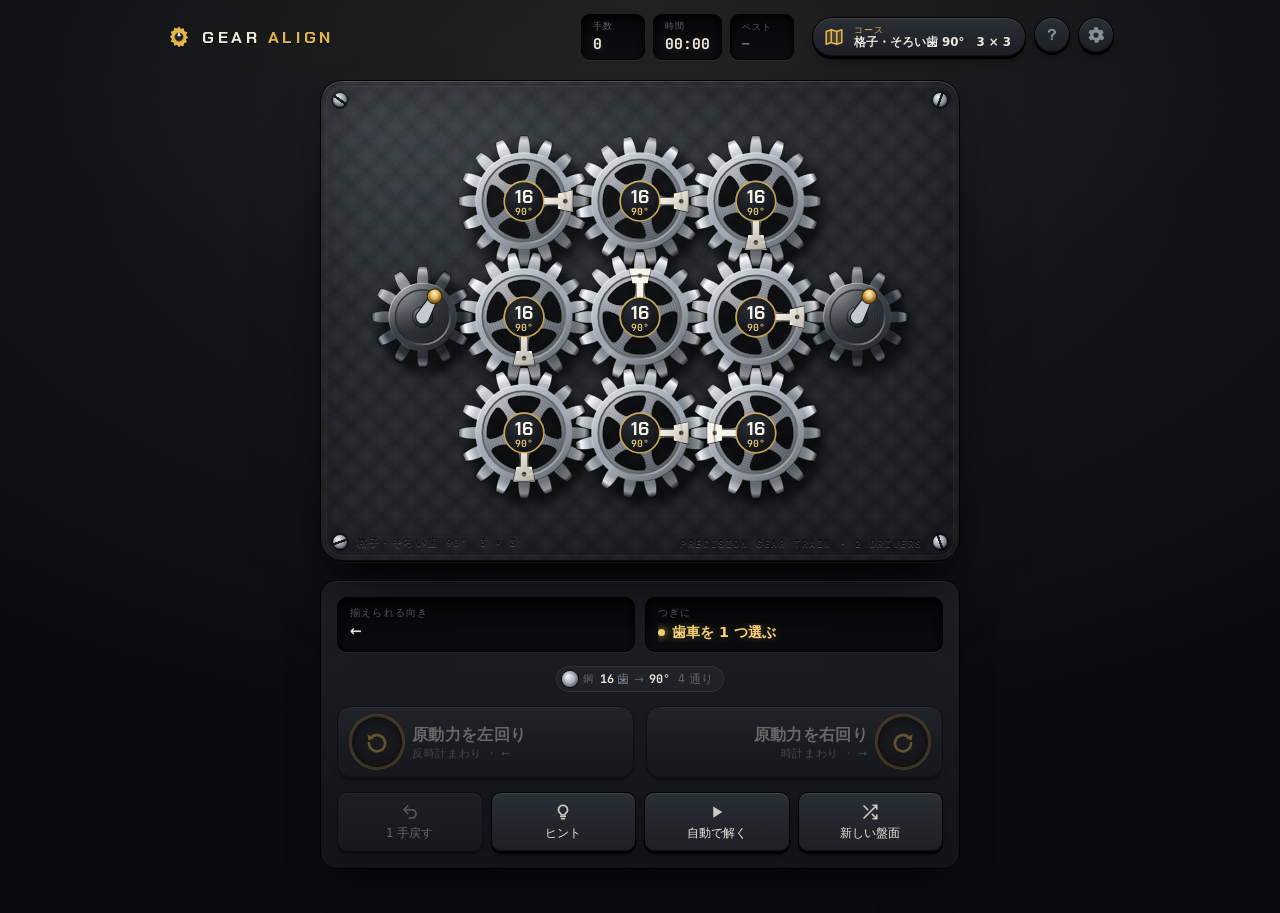
==== index.html @ 43bb298f "GEAR ALIGN — 歯車の向きを揃えるパズル 歯車を持ち上げて原動力を回し、合いマークの向きを全部揃えるパズル。  - 機械式時計のムーブメント風のデザイン（金属の材質・固定光源の陰影・地板の影" ====
<!doctype html>
<html lang="ja">
<head>
<meta charset="utf-8" />
<meta name="viewport" content="width=device-width, initial-scale=1, viewport-fit=cover" />
<meta name="theme-color" content="#0b0d10" />
<meta name="description" content="歯車を持ち上げて回し、合いマークの向きを全部揃えるパズル。" />
<link rel="manifest" href="manifest.json" />
<link rel="icon" href="icons/icon.svg" type="image/svg+xml" />
<link rel="icon" href="icons/favicon-32.png" sizes="32x32" type="image/png" />
<link rel="apple-touch-icon" href="icons/apple-touch-icon.png" />
<!-- iPhone / iPad のホーム画面から開いたとき、ブラウザの枠なしで全画面にする -->
<meta name="apple-mobile-web-app-capable" content="yes" />
<meta name="mobile-web-app-capable" content="yes" />
<meta name="apple-mobile-web-app-title" content="GEAR ALIGN" />
<meta name="apple-mobile-web-app-status-bar-style" content="black-translucent" />
<title>GEAR ALIGN — 歯車の向きを揃える</title>
<link rel="preconnect" href="https://fonts.googleapis.com" />
<link rel="preconnect" href="https://fonts.gstatic.com" crossorigin />
<link rel="stylesheet" crossorigin="anonymous" href="https://fonts.googleapis.com/css2?family=Chakra+Petch:wght@500;600;700&family=JetBrains+Mono:wght@500;700&display=swap" />
<link rel="stylesheet" href="css/style.css" />
</head>
<body>

<header class="topbar">
  <div class="brand">
    <svg class="logo" viewBox="0 0 32 32" aria-hidden="true">
      <path d="M16 3l2.2 3.1 3.7-.9.7 3.7 3.6 1.3-1.4 3.5 2.5 2.9-2.9 2.5 1.4 3.5-3.6 1.3-.7 3.7-3.7-.9L16 29l-2.2-3.1-3.7.9-.7-3.7-3.6-1.3 1.4-3.5L4.7 16l2.5-2.9L5.8 9.6l3.6-1.3.7-3.7 3.7.9Z"/>
      <circle cx="16" cy="16" r="5.2"/>
      <path class="needle" d="M16 8.5l2.2 6.5h-4.4Z"/>
    </svg>
    <h1>GEAR<span>ALIGN</span></h1>
  </div>
  <div class="meters">
    <span class="meter"><i>手数</i><b id="moves">0</b></span>
    <span class="meter"><i>時間</i><b id="clock">00:00</b></span>
    <span class="meter dim"><i>ベスト</i><b id="best">—</b></span>
  </div>
  <div class="topbar-actions">
    <button id="course-open" class="course-btn" title="コース選択（C）" aria-label="コース選択">
      <svg viewBox="0 0 24 24" aria-hidden="true"><path d="M9 4 3.5 6v14L9 18l6 2 5.5-2V4L15 6 9 4Z"/><path d="M9 4v14M15 6v14"/></svg>
      <span class="course-text"><i>コース</i><b id="course-name">—</b></span>
    </button>
    <button id="help-open" class="icon" title="遊び方（?）" aria-label="遊び方">?</button>
    <button id="settings-open" class="icon" title="設定（S）" aria-label="設定">
      <svg viewBox="0 0 24 24" aria-hidden="true"><path d="M12 8.5a3.5 3.5 0 1 0 0 7 3.5 3.5 0 0 0 0-7Zm8.9 3.5c0 .5 0 1-.1 1.4l2 1.6a.5.5 0 0 1 .1.6l-1.9 3.2a.5.5 0 0 1-.6.2l-2.3-1a7.7 7.7 0 0 1-2.4 1.4l-.4 2.5a.5.5 0 0 1-.5.4h-3.8a.5.5 0 0 1-.5-.4l-.4-2.5a7.7 7.7 0 0 1-2.4-1.4l-2.3 1a.5.5 0 0 1-.6-.2L2.1 15.6a.5.5 0 0 1 .1-.6l2-1.6a8.4 8.4 0 0 1 0-2.8l-2-1.6a.5.5 0 0 1-.1-.6l1.9-3.2a.5.5 0 0 1 .6-.2l2.3 1a7.7 7.7 0 0 1 2.4-1.4l.4-2.5a.5.5 0 0 1 .5-.4h3.8a.5.5 0 0 1 .5.4l.4 2.5a7.7 7.7 0 0 1 2.4 1.4l2.3-1a.5.5 0 0 1 .6.2l1.9 3.2a.5.5 0 0 1-.1.6l-2 1.6c.1.4.1.9.1 1.4Z"/></svg>
    </button>
  </div>
</header>

<main>
  <div class="stage" id="stage">
    <!-- 地板：歯車を載せる金属の板。四隅のビスと刻印は飾り -->
    <div class="plate">
      <span class="screw tl" aria-hidden="true"></span>
      <span class="screw tr" aria-hidden="true"></span>
      <span class="screw bl" aria-hidden="true"></span>
      <span class="screw br" aria-hidden="true"></span>
      <div class="board-wrap">
        <svg id="board" viewBox="0 0 440 440" role="application" aria-label="歯車盤面"></svg>
      </div>
      <span class="plate-cal" id="plate-cal" aria-hidden="true"></span>
      <span class="plate-mark" aria-hidden="true">PRECISION GEAR TRAIN · 2 DRIVERS</span>
    </div>
    <p class="toast" id="notice"></p>
    <div class="overlay" id="overlay">
      <div class="card">
        <span class="card-kicker">ALIGNED</span>
        <h2 id="win-title">そろいました</h2>
        <p id="result"></p>
        <p class="rec" id="record"></p>
        <div class="row">
          <button id="again" class="primary">次の盤面</button>
          <button id="retry">同じ盤面をもう一度</button>
        </div>
      </div>
    </div>
  </div>

  <section class="console" id="console" aria-label="操作">
    <p class="context">
      <span class="readout"><i id="target-label">揃えられる向き</i><b id="target">—</b></span>
      <span class="readout"><i id="selected-label">持ち上げ中</i><b id="selected">なし</b></span>
    </p>

    <div class="legend" id="legend"></div>

    <div class="actions">
      <button id="ccw" class="turn">
        <span class="glyph" aria-hidden="true"><svg viewBox="0 0 24 24"><path d="M5.6 9.2A7.5 7.5 0 1 1 4.5 13"/><path class="head" d="M3.2 4.8l.9 5.6 5.4-1.8Z"/></svg></span>
        <span class="lab">原動力を<wbr>左回り<small>反時計まわり ・ ←</small></span>
      </button>
      <button id="cw" class="turn">
        <span class="lab">原動力を<wbr>右回り<small>時計まわり ・ →</small></span>
        <span class="glyph" aria-hidden="true"><svg viewBox="0 0 24 24"><path d="M18.4 9.2A7.5 7.5 0 1 0 19.5 13"/><path class="head" d="M20.8 4.8l-.9 5.6-5.4-1.8Z"/></svg></span>
      </button>
    </div>

    <!-- 解答プレーヤー：自動で解くと、回すボタンの代わりにここが出る -->
    <div class="player" id="player" hidden>
      <div class="player-head">
        <span class="player-tag">解答の再生</span>
        <b id="player-status">0 / 0 手</b>
        <button id="player-close" class="link">閉じて自分で続ける</button>
      </div>
      <input type="range" id="scrub" class="scrub" min="0" max="0" step="1" value="0" aria-label="解答の何手目を見るか" />
      <div class="player-keys">
        <button id="p-first" class="pk-first" title="最初へ（Home）">最初へ</button>
        <button id="p-back" class="pk-back" title="1 手戻る（←）">1 手戻る</button>
        <button id="p-play" class="pk-play" title="再生／停止（Space）">再生</button>
        <button id="p-fwd" class="pk-fwd" title="1 手進む（→）">1 手進む</button>
        <button id="p-last" class="pk-last" title="最後へ（End）">最後へ</button>
      </div>
      <p class="player-note">自動の解答を見た盤面は、自己ベストに残りません</p>
    </div>

    <div class="actions minor">
      <button id="undo" class="k-undo">1 手戻す</button>
      <button id="hint" class="k-hint" aria-pressed="false">ヒント</button>
      <button id="solve" class="k-solve">自動で解く</button>
      <button id="shuffle" class="k-new">新しい盤面</button>
    </div>

    <div class="hintbox" id="hintbox">
      <span>残り目安 <b id="remain">—</b></span>
      <button id="suggest">次の一手</button>
    </div>
  </section>
</main>

<dialog id="confirm" class="sheet narrow">
  <form method="dialog" class="sheet-head">
    <h2>自動で解く</h2>
    <button class="icon" aria-label="閉じる">×</button>
  </form>
  <div class="sheet-body prose">
    <p>
      いまの盤面は <b id="confirm-count">—</b> で揃います。その手順を頭から再生します。
    </p>
    <p><b>再生・停止・1 手戻る／進む</b>とシークで、手順を好きなところから見直せます。
      揃っても完了画面は出さず、揃った盤面をそのまま見せます。</p>
    <p>解答を見た盤面は、あとで自分で揃えても<b>自己ベストには残りません</b>。</p>
    <div class="row end">
      <form method="dialog"><button>やめる</button></form>
      <button id="confirm-go" class="primary">自動で解く</button>
    </div>
  </div>
</dialog>

<dialog id="course" class="sheet course">
  <form method="dialog" class="sheet-head">
    <h2>コース選択</h2>
    <button class="icon" aria-label="閉じる">×</button>
  </form>
  <div class="sheet-body">
    <div class="picker" id="mesh" role="radiogroup" aria-label="遊ぶコース"></div>
  </div>
  <!-- ルールは一覧をどこまでスクロールしても下に出したまま -->
  <div class="sheet-foot">
    <p class="note" id="mode-note"></p>
    <div class="rules">
      <label class="rule">
        <span>持ち上げる数</span>
        <select id="lifts" aria-label="1 手で持ち上げる歯車の数"></select>
      </label>
      <label class="rule">
        <span>揃える向き</span>
        <select id="goal" aria-label="揃える向きの指定"></select>
      </label>
      <form method="dialog" class="rule go">
        <button id="course-done" class="primary">このコースで遊ぶ</button>
      </form>
    </div>
  </div>
</dialog>

<dialog id="settings" class="sheet narrow">
  <form method="dialog" class="sheet-head">
    <h2>設定</h2>
    <button class="icon" aria-label="閉じる">×</button>
  </form>
  <div class="sheet-body">
    <div class="field toggles">
      <span>表示と音</span>
      <div class="row">
        <button id="labels" class="on" aria-pressed="true">歯数を表示</button>
        <button id="sound" class="on">音 ON</button>
      </div>
    </div>

    <div class="field install">
      <span>アプリ</span>
      <div class="install-box">
        <button id="install" class="primary install-btn">アプリとしてインストール</button>
        <p class="install-note" id="install-note"></p>
        <ol class="install-steps" id="install-steps" hidden></ol>
      </div>
    </div>

    <div class="field">
      <span>シード</span>
      <div class="row">
        <code id="seed">—</code>
        <button id="share" class="link">リンクをコピー</button>
      </div>
    </div>
  </div>
</dialog>

<dialog id="help" class="sheet">
  <form method="dialog" class="sheet-head">
    <h2>遊び方</h2>
    <button class="icon" aria-label="閉じる">×</button>
  </form>
  <div class="sheet-body prose">
    <p>
      灰色の<b>原動力</b>（ハンドルの付いた無地の歯車）が回すと、噛み合った歯車が隣どうし
      逆向きに回ります。歯車を選ぶとそれだけ<b>奥に下がって</b>噛み合いから外れます
      （小さくなって隣との間に隙間ができるので、外れたことが形で分かります）。
      <b>「持ち上げて回す」を繰り返して、合いマーク（白い印）を全部同じ向きに</b>。
    </p>
    <ol>
      <li>歯車をクリックして、決まった数だけ持ち上げる（もう一度押すと下ろす）。</li>
      <li><b>原動力</b>（金色の取っ手が付いた黒い歯車）を左右どちらかに回すと、
        持ち上げたものを<b>除く</b>全部が連動して回る。ボタンに触れると、
        2 つの原動力の周りに回る向きの矢印が出る。
        <b>歯車を指やマウスで円を描くようになぞっても回せる</b>（原動力のクランクでも、盤面の歯車でもよい）。
        その歯車の 1 手ぶん回すごとに 1 手。離したとき半分以上回っていればその手まで進み、足りなければ戻る。</li>
      <li>合いマークが全部同じ向きになればクリア。合いマークはボスからリムへ引いた白い線と、リムの白い塗り（向きはこの塗りで読む）。原動力には合いマークが無いので揃える対象ではない。</li>
    </ol>

    <h3>歯数を見れば、回る角度が分かる</h3>
    <p>
      噛み合う歯車は「送られる歯数」が同じなので、1 手 <i>s</i> 歯送りなら歯数 <i>T</i> の歯車は
      <b><i>s</i>×360/<i>T</i> 度</b>回ります。歯が少ないほど大きく回る。
      歯は 1 枚おきに濃く、色も歯数ごとに変えてあるので数えやすくしてあります。
    </p>

    <h3>原動力は 2 つ</h3>
    <p>
      <b>回す向きは原動力が基準</b>です。噛み合う歯車は隣どうし逆に回るので、
      どれを基準にするかを決めないと「右回り」が決まりません。盤面の
      <b>2 つの原動力は必ず同じ向きに回る</b>ように置いてあり、ボタンはその向きを指しています
      （そのために、原動力を付ける相手の市松を揃えてあります）。
    </p>
    <p>
      回して動くのは<b>原動力とつながっている歯車だけ</b>。持ち上げ方によっては伝達が切れて
      その先が止まります（<b>薄く点線</b>で表示）。原動力が 1 つだとその相手を持ち上げた瞬間に
      盤面が全部止まってしまうので、必ず 2 つ置いてあります。原動力自体は持ち上げられません。
    </p>

    <h3>揃える向きの指定</h3>
    <p>
      コース選択の下にある「揃える向き」で <b>↑ ↗ → ↘ ↓ ↙ ← ↖</b> を選ぶと、その向きでないとクリアになりません。
      盤面はその向きから配り直すので、指定した向きには必ず揃えられます。
      斜めは「45° がその盤面で作れる角度」になっているコースにだけ出ます
      （歯数の最大公約数が 8 の倍数のとき）。
    </p>
    <p>
      <b>「全部ちがう向き」</b>を選ぶと、逆にすべての歯車をばらばらの向きにするのが目標になります。
      歯車 k が向けられるのは限られた向きだけなので、歯車と向きの組み合わせが取れるコース
      （歯車の数 ≤ 向けられる向きの数）にだけ出ます。
    </p>

    <h3>並べ方</h3>
    <p>
      正方格子は 4 つの歯車が輪になるため、<b>歯数を 2 種類までしか置けません</b>。
      3 種類以上を混ぜたいときは一列・輪・星を選んでください。
    </p>

    <h3>キー操作</h3>
    <p class="keys">
      <kbd>←</kbd><kbd>→</kbd> 回す ／ <kbd>1</kbd>–<kbd>9</kbd> 選ぶ ／ <kbd>Esc</kbd> 下ろす ／
      <kbd>Z</kbd> 戻す ／ <kbd>H</kbd> ヒント ／ <kbd>L</kbd> 歯数表示 ／
      <kbd>N</kbd> 新しい盤面 ／ <kbd>C</kbd> コース選択 ／ <kbd>S</kbd> 設定 ／ <kbd>?</kbd> 遊び方
    </p>
    <p class="keys">
      解答の再生中：<kbd>Space</kbd> 再生／停止 ／ <kbd>←</kbd><kbd>→</kbd> 1 手戻る／進む ／
      <kbd>Home</kbd><kbd>End</kbd> 最初／最後 ／ <kbd>Esc</kbd> 閉じる
    </p>
  </div>
</dialog>

<script type="module" src="src/main.js"></script>
</body>
</html>
---- css/style.css ----
/* GEAR ALIGN — 機械式時計のムーブメントを思わせる、金属の質感で組んだ画面。
   地板（ペルラージュ仕上げ）の上に金属の歯車を載せ、操作部は黒染めの操作盤にまとめる。
   光は左上から。歯車の陰影・地板の影・ボタンの面取りはすべてこの向きで揃えてある。 */

:root {
  --bg: #0a0b0d;
  --bg2: #15181c;
  --ink: #050607;
  --panel: #16191d;
  --panel-hi: #22262c;
  --line: rgba(255, 255, 255, 0.07);
  --line-strong: rgba(255, 255, 255, 0.13);
  --fg: #ece8df;
  --dim: #8a9099;
  --faint: #5b616a;
  --accent: #e2b54c;          /* 真鍮 */
  --accent-hi: #ffd97a;
  --accent-lo: #7a5a16;
  --accent-glow: rgba(226, 181, 76, 0.35);
  --shadow: rgba(0, 0, 0, 0.7);
  --radius: 16px;
  --anim: 400ms;
  --ease-gear: cubic-bezier(0.32, 0.9, 0.3, 1.04);
  --f-display: "Chakra Petch", "Hiragino Sans", "Hiragino Kaku Gothic ProN", "Noto Sans JP", system-ui, sans-serif;
  --f-mono: "JetBrains Mono", ui-monospace, "SF Mono", Menlo, monospace;
  --f-body: "Hiragino Sans", "Hiragino Kaku Gothic ProN", "Noto Sans JP", system-ui, sans-serif;
  color-scheme: dark;
}

* { box-sizing: border-box; }
html, body { margin: 0; min-height: 100%; }

body {
  background-color: var(--bg);
  background-image:
    radial-gradient(90% 60% at 50% 0%, rgba(226, 181, 76, 0.06), transparent 60%),
    radial-gradient(120% 90% at 50% 20%, #1a1d22 0%, var(--bg) 70%),
    url("data:image/svg+xml,%3Csvg xmlns='http://www.w3.org/2000/svg' width='160' height='160'%3E%3Cfilter id='n'%3E%3CfeTurbulence type='fractalNoise' baseFrequency='.9' numOctaves='2' stitchTiles='stitch'/%3E%3CfeColorMatrix values='0 0 0 0 1 0 0 0 0 1 0 0 0 0 1 0 0 0 .05 0'/%3E%3C/filter%3E%3Crect width='100%25' height='100%25' filter='url(%23n)'/%3E%3C/svg%3E");
  background-attachment: fixed;
  color: var(--fg);
  font-family: var(--f-body);
  -webkit-font-smoothing: antialiased;
  display: flex;
  flex-direction: column;
  align-items: center;
}

/* ---- 上のバー ---- */

.topbar {
  width: 100%;
  max-width: 980px;
  display: flex;
  align-items: center;
  gap: 18px;
  padding: calc(14px + env(safe-area-inset-top)) max(16px, env(safe-area-inset-right)) 14px max(16px, env(safe-area-inset-left));
}

.brand { display: flex; align-items: center; gap: 10px; }
.logo { width: 26px; height: 26px; flex: none; filter: drop-shadow(0 1px 0 #000); }
.logo path:first-child { fill: var(--accent); }
.logo circle { fill: #1b1e22; stroke: var(--accent-lo); stroke-width: 1; }
.logo .needle { fill: var(--fg); }

h1 {
  margin: 0;
  font-family: var(--f-display);
  font-size: 1.05rem;
  font-weight: 700;
  letter-spacing: 0.22em;
  white-space: nowrap;
  color: var(--fg);
  text-shadow: 0 1px 0 #000;
}
h1 span { color: var(--accent); margin-left: 0.4em; }

/* 手数・時間・ベストは、黒い小窓に数字が出る計器のように */
.meters {
  display: flex;
  gap: 8px;
  margin-left: auto;
  align-items: stretch;
}
.meter {
  display: inline-flex;
  flex-direction: column;
  justify-content: center;
  gap: 1px;
  min-width: 64px;
  padding: 5px 11px 6px;
  border-radius: 9px;
  background: linear-gradient(180deg, #050607, #0c0e11);
  border: 1px solid rgba(0, 0, 0, 0.9);
  box-shadow: inset 0 2px 6px rgba(0, 0, 0, 0.9), 0 1px 0 rgba(255, 255, 255, 0.06);
  white-space: nowrap;
}
.meter i {
  font-style: normal;
  font-size: 0.58rem;
  letter-spacing: 0.14em;
  color: var(--faint);
}
.meter b {
  font-family: var(--f-mono);
  font-size: 0.92rem;
  font-weight: 700;
  color: #f3eee2;
  font-variant-numeric: tabular-nums;
  text-shadow: 0 0 10px rgba(255, 240, 210, 0.18);
}
.meter.dim b { color: var(--dim); font-size: 0.78rem; font-weight: 500; text-shadow: none; }

.topbar-actions { display: flex; gap: 8px; }

/* コース選択のボタン：地図のアイコンと、いま遊んでいるコース名 */
button.course-btn {
  display: flex;
  align-items: center;
  gap: 9px;
  height: 40px;
  max-width: 240px;
  padding: 0 14px 0 10px;
  border-radius: 999px;
  text-align: left;
}
.course-btn svg {
  flex: none;
  width: 22px; height: 22px;
  fill: rgba(226, 181, 76, 0.18);
  stroke: var(--accent);
  stroke-width: 1.7;
  stroke-linejoin: round;
}
.course-text { display: flex; flex-direction: column; min-width: 0; line-height: 1.2; }
.course-text i { font-style: normal; font-size: 0.58rem; letter-spacing: 0.14em; color: var(--accent); }
.course-text b {
  font-size: 0.74rem; font-weight: 600; color: var(--fg);
  overflow: hidden; text-overflow: ellipsis; white-space: nowrap;
}
button.course-btn:hover:not(:disabled) .course-text b { color: var(--accent-hi); }

/* ---- 本体 ---- */

main {
  width: 100%;
  max-width: 980px;
  display: flex;
  flex-direction: column;
  align-items: center;
  gap: 18px;
  padding: 6px max(16px, env(safe-area-inset-left)) 44px max(16px, env(safe-area-inset-right));
}

.stage { position: relative; width: 100%; max-width: 640px; }
.stage.wide { max-width: 100%; }

/* ---- 地板 ----
   ロジウムめっきの真鍮にペルラージュ（円を少しずつ重ねた仕上げ）を施した板。
   円の重なりは 2 枚の放射グラデーションを半コマずらして作る。 */

.plate {
  position: relative;
  padding: 26px 22px 34px;
  border-radius: 22px;
  background-color: #272b31;
  background-image:
    radial-gradient(120% 90% at 20% 0%, rgba(255, 255, 255, 0.07), rgba(255, 255, 255, 0) 55%),
    radial-gradient(circle at 50% 50%, rgba(255, 255, 255, 0.035) 0, rgba(255, 255, 255, 0.012) 36%, rgba(0, 0, 0, 0) 52%, rgba(0, 0, 0, 0.09) 68%, rgba(0, 0, 0, 0) 70.5%),
    radial-gradient(circle at 50% 50%, rgba(255, 255, 255, 0.03) 0, rgba(255, 255, 255, 0.01) 36%, rgba(0, 0, 0, 0) 52%, rgba(0, 0, 0, 0.09) 68%, rgba(0, 0, 0, 0) 70.5%),
    linear-gradient(155deg, #353a41 0%, #25292e 45%, #1a1d21 100%);
  background-size: auto, 30px 30px, 30px 30px, auto;
  background-position: 0 0, 0 0, 15px 15px, 0 0;
  border: 1px solid #000;
  box-shadow:
    inset 0 1px 0 rgba(255, 255, 255, 0.16),
    inset 0 -1px 0 rgba(0, 0, 0, 0.7),
    inset 0 0 0 5px rgba(0, 0, 0, 0.18),
    inset 0 0 0 6px rgba(255, 255, 255, 0.05),
    inset 0 0 60px rgba(0, 0, 0, 0.45),
    0 1px 0 rgba(255, 255, 255, 0.05),
    0 40px 70px -30px rgba(0, 0, 0, 0.9),
    0 18px 30px -18px rgba(0, 0, 0, 0.8);
}

/* 四隅のビス。溝の向きはわざと不揃いに */
.screw {
  position: absolute;
  width: 14px; height: 14px;
  border-radius: 50%;
  background:
    linear-gradient(var(--rot, 35deg), transparent 43%, rgba(0, 0, 0, 0.85) 44%, rgba(0, 0, 0, 0.85) 56%, transparent 57%),
    radial-gradient(circle at 35% 30%, #f0f2f5, #9aa1ab 45%, #3c4148 100%);
  box-shadow: 0 1px 1px rgba(0, 0, 0, 0.8), 0 0 0 2px rgba(0, 0, 0, 0.35), inset 0 -1px 1px rgba(0, 0, 0, 0.5);
  pointer-events: none;
  z-index: 1;
}
.screw.tl { top: 12px; left: 12px; --rot: 35deg; }
.screw.tr { top: 12px; right: 12px; --rot: 110deg; }
.screw.bl { bottom: 12px; left: 12px; --rot: 160deg; }
.screw.br { bottom: 12px; right: 12px; --rot: 70deg; }

/* 刻印（彫り込んだ文字は、下側に光が当たって見える） */
.plate-cal, .plate-mark {
  position: absolute;
  bottom: 11px;
  font-family: var(--f-mono);
  font-size: 0.62rem;
  font-weight: 700;
  letter-spacing: 0.16em;
  color: rgba(0, 0, 0, 0.7);
  text-shadow: 0 1px 0 rgba(255, 255, 255, 0.2);
  white-space: nowrap;
  pointer-events: none;
}
.plate-cal { left: 36px; }
.plate-mark { right: 36px; }

/* 一列など横長の盤面は、狭い画面では横スクロールさせて歯車の大きさを保つ。
   続きがある側の端を暗くぼかして、横に送れることを見せる（main.js が can-left / can-right を付ける） */
.plate::before, .plate::after {
  content: "";
  position: absolute;
  top: 8px; bottom: 8px;
  width: 34px;
  z-index: 1;
  pointer-events: none;
  opacity: 0;
  transition: opacity 160ms;
}
.plate::before { left: 1px; border-radius: 20px 0 0 20px; background: linear-gradient(90deg, rgba(8, 9, 11, 0.85), transparent); }
.plate::after { right: 1px; border-radius: 0 20px 20px 0; background: linear-gradient(270deg, rgba(8, 9, 11, 0.85), transparent); }
.plate.can-left::before, .plate.can-right::after { opacity: 1; }
.board-wrap { overflow-x: auto; overflow-y: hidden; scrollbar-width: thin; }
.stage.wide .board-wrap { padding-bottom: 2px; }
.stage.wide svg#board { min-width: 460px; }

svg#board {
  display: block;
  width: 100%;
  height: auto;
  max-height: min(62vh, 640px);
  overflow: visible;
  -webkit-tap-highlight-color: transparent;
}

/* ---- 操作盤 ---- */

.console {
  width: 100%;
  max-width: 640px;
  display: flex;
  flex-direction: column;
  align-items: stretch;
  gap: 14px;
  padding: 16px;
  border-radius: var(--radius);
  background: linear-gradient(180deg, #1b1e23, #121417);
  border: 1px solid #000;
  box-shadow:
    inset 0 1px 0 rgba(255, 255, 255, 0.07),
    0 24px 40px -24px rgba(0, 0, 0, 0.9);
}

.context {
  margin: 0;
  display: grid;
  grid-template-columns: minmax(0, 1fr) minmax(0, 1fr);
  gap: 10px;
}
.readout {
  display: flex;
  flex-direction: column;
  gap: 3px;
  min-width: 0;
  padding: 8px 12px 9px;
  border-radius: 10px;
  background: linear-gradient(180deg, #050607, #0b0d10);
  border: 1px solid rgba(0, 0, 0, 0.9);
  box-shadow: inset 0 2px 8px rgba(0, 0, 0, 0.9), 0 1px 0 rgba(255, 255, 255, 0.05);
}
.readout i {
  font-style: normal;
  font-size: 0.62rem;
  letter-spacing: 0.12em;
  color: var(--faint);
}
.readout b {
  font-size: 0.9rem;
  font-weight: 600;
  color: var(--fg);
  overflow: hidden;
  text-overflow: ellipsis;
  white-space: nowrap;
}
.readout b.goal { color: var(--accent-hi); font-size: 1.05rem; text-shadow: 0 0 12px var(--accent-glow); }
/* 次にやることは、点灯したランプ付きで出す */
.readout b.prompt { color: var(--accent-hi); text-shadow: 0 0 12px var(--accent-glow); }
.readout b.prompt::before {
  content: "";
  display: inline-block;
  width: 7px; height: 7px;
  margin-right: 7px;
  vertical-align: 0.1em;
  border-radius: 50%;
  background: var(--accent-hi);
  box-shadow: 0 0 8px var(--accent-hi);
  animation: lamp 1.6s ease-in-out infinite;
}
@keyframes lamp { 50% { opacity: 0.35; } }

/* 凡例：材質のサンプル → 歯数 → 1 手の回転角 → 向きの数 */
.legend {
  display: flex;
  gap: 6px;
  flex-wrap: wrap;
  justify-content: center;
  font-size: 0.72rem;
  color: var(--dim);
}
.legend-item {
  display: inline-flex;
  align-items: center;
  gap: 5px;
  padding: 4px 10px 4px 5px;
  border-radius: 999px;
  background: rgba(255, 255, 255, 0.03);
  border: 1px solid var(--line);
  white-space: nowrap;
}
.legend-item .swatch {
  width: 16px; height: 16px;
  border-radius: 50%;
  background: radial-gradient(circle at 35% 30%, var(--m-light), var(--m-mid) 55%, var(--m-dark));
  box-shadow: 0 0 0 1px rgba(0, 0, 0, 0.8), inset 0 0 0 3px rgba(0, 0, 0, 0.12);
}
.legend-item .metal { color: var(--faint); font-size: 0.64rem; margin-right: 2px; }
.legend-item b { color: var(--fg); font-family: var(--f-mono); font-weight: 700; font-size: 0.74rem; }
.legend-item .u { margin-left: -2px; }
.legend-item .to { color: var(--faint); }
.legend-item em { font-style: normal; color: var(--faint); margin-left: 3px; }

.actions { display: flex; gap: 10px; flex-wrap: wrap; justify-content: center; width: 100%; }

/* ---- ボタン（面取りした金属のキー） ---- */

button, select {
  font: inherit;
  font-size: 0.84rem;
  color: var(--fg);
  background: linear-gradient(180deg, #2a2e35, #1c1f24);
  border: 1px solid #000;
  border-radius: 10px;
  padding: 9px 14px;
  cursor: pointer;
  box-shadow:
    inset 0 1px 0 rgba(255, 255, 255, 0.11),
    inset 0 -1px 0 rgba(0, 0, 0, 0.4),
    0 2px 0 #000,
    0 6px 12px -6px rgba(0, 0, 0, 0.8);
  transition: background 140ms, color 140ms, box-shadow 140ms, transform 70ms, opacity 140ms;
}
button:hover:not(:disabled), select:hover { background: linear-gradient(180deg, #32373f, #22262b); }
button:active:not(:disabled) {
  transform: translateY(2px);
  box-shadow: inset 0 1px 3px rgba(0, 0, 0, 0.6), 0 0 0 #000;
}
button:disabled { opacity: 0.38; cursor: default; }
button:focus-visible, select:focus-visible { outline: 2px solid var(--accent); outline-offset: 3px; }

select {
  appearance: none;
  padding-right: 34px;
  background-image:
    linear-gradient(45deg, transparent 50%, var(--accent) 50%),
    linear-gradient(135deg, var(--accent) 50%, transparent 50%),
    linear-gradient(180deg, #2a2e35, #1c1f24);
  background-position: calc(100% - 17px) 52%, calc(100% - 12px) 52%, 0 0;
  background-size: 5px 5px, 5px 5px, auto;
  background-repeat: no-repeat;
}
select:hover {
  background-image:
    linear-gradient(45deg, transparent 50%, var(--accent) 50%),
    linear-gradient(135deg, var(--accent) 50%, transparent 50%),
    linear-gradient(180deg, #32373f, #22262b);
}
select option { background: #1c1f24; }

button.icon {
  width: 36px; height: 36px;
  display: grid; place-items: center;
  padding: 0;
  border-radius: 50%;
  font-family: var(--f-display);
  font-size: 1rem;
  font-weight: 700;
  line-height: 1;
  color: var(--dim);
}
button.icon:hover:not(:disabled) { color: var(--accent-hi); }
button.icon svg { width: 18px; height: 18px; fill: currentColor; }

/* 回すボタンは主役。真鍮のベゼルに回転の向きを刻んだ大きなキー */
.actions:not(.minor) { display: grid; grid-template-columns: minmax(0, 1fr) minmax(0, 1fr); gap: 12px; }
button.turn {
  display: flex;
  align-items: center;
  gap: 12px;
  padding: 12px 16px;
  border-radius: 14px;
  font-size: 0.98rem;
  font-weight: 600;
  background: linear-gradient(180deg, #30353d, #1d2025 60%, #181b1f);
}
#ccw { justify-content: flex-start; }
#cw { justify-content: flex-end; }
button.turn .glyph {
  flex: none;
  width: 46px; height: 46px;
  display: grid; place-items: center;
  border-radius: 50%;
  background: radial-gradient(circle at 50% 40%, #1f2226, #0b0c0e);
  box-shadow:
    0 0 0 2px #000,
    0 0 0 4px var(--accent-lo),
    0 0 0 5px rgba(255, 217, 122, 0.5),
    inset 0 2px 4px rgba(0, 0, 0, 0.9);
  transition: box-shadow 160ms;
}
button.turn .glyph svg { width: 26px; height: 26px; fill: none; stroke: var(--accent); stroke-width: 2.3; stroke-linecap: round; }
button.turn .glyph svg .head { fill: var(--accent); stroke: none; }
button.turn .lab {
  display: flex; flex-direction: column;
  line-height: 1.35;
  letter-spacing: 0.02em;
}
#ccw .lab { align-items: flex-start; text-align: left; }
#cw .lab { align-items: flex-end; text-align: right; }
button.turn .lab small { font-size: 0.66rem; font-weight: 500; color: var(--dim); letter-spacing: 0.06em; }
button.turn:hover:not(:disabled) .glyph {
  box-shadow:
    0 0 0 2px #000,
    0 0 0 4px var(--accent),
    0 0 0 5px var(--accent-hi),
    0 0 18px var(--accent-glow),
    inset 0 2px 4px rgba(0, 0, 0, 0.9);
}
button.turn:hover:not(:disabled) .glyph svg { stroke: var(--accent-hi); }
button.turn.urge { animation: urge 0.8s ease-out 3; }

@keyframes urge {
  0%, 100% { box-shadow: inset 0 1px 0 rgba(255, 255, 255, 0.11), 0 2px 0 #000, 0 0 0 0 rgba(255, 217, 122, 0); }
  40%      { box-shadow: inset 0 1px 0 rgba(255, 255, 255, 0.11), 0 2px 0 #000, 0 0 0 5px rgba(255, 217, 122, 0.35); }
}

/* 補助の操作はアイコン付きの小さなキーを 4 つ並べる */
.actions.minor { display: grid; grid-template-columns: repeat(4, minmax(0, 1fr)); gap: 8px; }
.actions.minor button {
  display: flex;
  flex-direction: column;
  align-items: center;
  gap: 5px;
  padding: 10px 6px 9px;
  font-size: 0.74rem;
  white-space: nowrap;
}
.actions.minor button::before {
  content: "";
  width: 18px; height: 18px;
  background: currentColor;
  opacity: 0.85;
  -webkit-mask: var(--ico) center / contain no-repeat;
  mask: var(--ico) center / contain no-repeat;
}
.k-undo  { --ico: url("data:image/svg+xml,%3Csvg xmlns='http://www.w3.org/2000/svg' viewBox='0 0 24 24' fill='none' stroke='%23000' stroke-width='2.2' stroke-linecap='round' stroke-linejoin='round'%3E%3Cpath d='M9 14 4 9l5-5'/%3E%3Cpath d='M4 9h10.5a5.5 5.5 0 0 1 0 11H11'/%3E%3C/svg%3E"); }
.k-hint  { --ico: url("data:image/svg+xml,%3Csvg xmlns='http://www.w3.org/2000/svg' viewBox='0 0 24 24' fill='none' stroke='%23000' stroke-width='2.2' stroke-linecap='round' stroke-linejoin='round'%3E%3Cpath d='M9 18h6M10 21h4'/%3E%3Cpath d='M12 3a6 6 0 0 0-3.6 10.8c.7.6 1.1 1.4 1.1 2.2h5c0-.8.4-1.6 1.1-2.2A6 6 0 0 0 12 3Z'/%3E%3C/svg%3E"); }
.k-solve { --ico: url("data:image/svg+xml,%3Csvg xmlns='http://www.w3.org/2000/svg' viewBox='0 0 24 24' fill='%23000'%3E%3Cpath d='M7 4.5v15l12-7.5Z'/%3E%3C/svg%3E"); }
.k-new   { --ico: url("data:image/svg+xml,%3Csvg xmlns='http://www.w3.org/2000/svg' viewBox='0 0 24 24' fill='none' stroke='%23000' stroke-width='2.2' stroke-linecap='round' stroke-linejoin='round'%3E%3Cpath d='M16 3h5v5M4 20 21 3M21 16v5h-5M15 15l6 6M4 4l5 5'/%3E%3C/svg%3E"); }
button#solve.running { --ico: url("data:image/svg+xml,%3Csvg xmlns='http://www.w3.org/2000/svg' viewBox='0 0 24 24' fill='%23000'%3E%3Crect x='6' y='6' width='12' height='12' rx='1.5'/%3E%3C/svg%3E"); }

/* 入っているスイッチは、真鍮色の文字とランプで */
button.on { color: var(--accent-hi); }
button.on:not(.icon)::after {
  content: "";
  display: inline-block;
  width: 6px; height: 6px;
  margin-left: 7px;
  vertical-align: 0.12em;
  border-radius: 50%;
  background: var(--accent-hi);
  box-shadow: 0 0 7px var(--accent-hi);
}
.actions.minor button.on::after { position: absolute; margin: 0; top: 7px; right: 8px; }
.actions.minor button { position: relative; }
button#solve.running { color: var(--accent-hi); }

button.primary {
  color: #1a1204;
  font-weight: 700;
  background: linear-gradient(180deg, #f3d482, #d4a53f 55%, #b3862a);
  box-shadow:
    inset 0 1px 0 rgba(255, 255, 255, 0.55),
    inset 0 -1px 0 rgba(0, 0, 0, 0.25),
    0 2px 0 #3b2a07,
    0 8px 16px -6px rgba(226, 181, 76, 0.45);
}
button.primary:hover:not(:disabled) { background: linear-gradient(180deg, #ffe09a, #e2b54c 55%, #c29232); }

button.link {
  border: none; background: none; box-shadow: none; color: var(--dim);
  text-decoration: underline; text-underline-offset: 3px; padding: 4px 2px; font-size: 0.78rem;
}
button.link:hover:not(:disabled) { color: var(--accent-hi); background: none; }
button.link:active:not(:disabled) { transform: none; box-shadow: none; }

.hintbox {
  display: none;
  gap: 12px;
  align-items: center;
  justify-content: space-between;
  font-size: 0.8rem;
  color: var(--dim);
  padding: 8px 8px 8px 14px;
  border-radius: 12px;
  background: rgba(226, 181, 76, 0.06);
  border: 1px solid rgba(226, 181, 76, 0.22);
}
.hintbox.show { display: flex; }
.hintbox b { color: var(--accent-hi); font-family: var(--f-mono); font-variant-numeric: tabular-nums; }
.hintbox button { font-size: 0.78rem; padding: 7px 14px; }

/* ---- 解答プレーヤー ----
   自動で解くと、回すボタンの代わりにここが出る。シークバーは真鍮の目盛り、
   キーは補助キーと同じ面取りの金属キーに、テープデッキのような記号を付ける。 */

.player[hidden] { display: none; }
.console.replaying .actions:not(.minor),
.console.replaying .hintbox { display: none; }

.player {
  display: flex;
  flex-direction: column;
  gap: 10px;
  padding: 12px 14px 10px;
  border-radius: 12px;
  background: linear-gradient(180deg, #050607, #0b0d10);
  border: 1px solid rgba(0, 0, 0, 0.9);
  box-shadow: inset 0 2px 8px rgba(0, 0, 0, 0.9), 0 1px 0 rgba(255, 255, 255, 0.05);
  animation: fade 220ms ease-out;
}
.player-head { display: flex; align-items: baseline; gap: 10px; }
.player-tag {
  font-size: 0.62rem;
  letter-spacing: 0.14em;
  color: var(--accent);
}
.player-tag::before {
  content: "";
  display: inline-block;
  width: 7px; height: 7px;
  margin-right: 7px;
  vertical-align: 0.05em;
  border-radius: 50%;
  background: #e0304d;
  box-shadow: 0 0 8px #e0304d;
}
#player-status {
  font-family: var(--f-mono);
  font-size: 0.9rem;
  font-weight: 700;
  color: #f3eee2;
  font-variant-numeric: tabular-nums;
}
#player-status.done { color: var(--accent-hi); text-shadow: 0 0 12px var(--accent-glow); }
.player-head .link { margin-left: auto; font-size: 0.72rem; }

.scrub {
  -webkit-appearance: none;
  appearance: none;
  width: 100%;
  height: 22px;
  margin: 0;
  background: transparent;
  cursor: pointer;
  --fill: 0%;
}
.scrub::-webkit-slider-runnable-track {
  height: 6px;
  border-radius: 3px;
  background: linear-gradient(90deg, var(--accent-lo), var(--accent) var(--fill), #1a1d21 var(--fill));
  box-shadow: inset 0 1px 2px rgba(0, 0, 0, 0.9), 0 1px 0 rgba(255, 255, 255, 0.06);
}
.scrub::-moz-range-track {
  height: 6px; border-radius: 3px; background: #1a1d21;
  box-shadow: inset 0 1px 2px rgba(0, 0, 0, 0.9);
}
.scrub::-moz-range-progress { height: 6px; border-radius: 3px; background: linear-gradient(90deg, var(--accent-lo), var(--accent)); }
.scrub::-webkit-slider-thumb {
  -webkit-appearance: none;
  width: 18px; height: 18px;
  margin-top: -6px;
  border-radius: 50%;
  background: radial-gradient(circle at 36% 30%, #fff3c4, #e2b54c 45%, #5a3d0c);
  box-shadow: 0 0 0 2px #000, 0 2px 5px rgba(0, 0, 0, 0.8);
}
.scrub::-moz-range-thumb {
  width: 16px; height: 16px; border: 2px solid #000; border-radius: 50%;
  background: radial-gradient(circle at 36% 30%, #fff3c4, #e2b54c 45%, #5a3d0c);
}
.scrub:focus-visible { outline: 2px solid var(--accent); outline-offset: 3px; border-radius: 6px; }

.player-keys {
  display: grid;
  grid-template-columns: minmax(0, 0.8fr) minmax(0, 1fr) minmax(0, 1.25fr) minmax(0, 1fr) minmax(0, 0.8fr);
  gap: 7px;
}
.player-keys button {
  display: flex;
  flex-direction: column;
  align-items: center;
  gap: 5px;
  padding: 9px 4px 8px;
  font-size: 0.7rem;
  white-space: nowrap;
}
.player-keys button::before {
  content: "";
  width: 18px; height: 18px;
  background: currentColor;
  opacity: 0.9;
  -webkit-mask: var(--ico) center / contain no-repeat;
  mask: var(--ico) center / contain no-repeat;
}
.player-keys .pk-play { color: #1a1204; font-weight: 700; }
.player-keys .pk-play,
.player-keys .pk-play:hover:not(:disabled) {
  background: linear-gradient(180deg, #f3d482, #d4a53f 55%, #b3862a);
  box-shadow:
    inset 0 1px 0 rgba(255, 255, 255, 0.55),
    inset 0 -1px 0 rgba(0, 0, 0, 0.25),
    0 2px 0 #3b2a07,
    0 8px 16px -6px rgba(226, 181, 76, 0.45);
}
.player-keys .pk-play:hover:not(:disabled) { background: linear-gradient(180deg, #ffe09a, #e2b54c 55%, #c29232); }
.pk-first { --ico: url("data:image/svg+xml,%3Csvg xmlns='http://www.w3.org/2000/svg' viewBox='0 0 24 24' fill='%23000'%3E%3Cpath d='M4 5h2.4v14H4zM13.2 5v14L6.8 12ZM21 5v14l-6.4-7Z'/%3E%3C/svg%3E"); }
.pk-back  { --ico: url("data:image/svg+xml,%3Csvg xmlns='http://www.w3.org/2000/svg' viewBox='0 0 24 24' fill='%23000'%3E%3Cpath d='M17.6 5H20v14h-2.4zM16 5v14L5.5 12Z'/%3E%3C/svg%3E"); }
.pk-play  { --ico: url("data:image/svg+xml,%3Csvg xmlns='http://www.w3.org/2000/svg' viewBox='0 0 24 24' fill='%23000'%3E%3Cpath d='M7 4.5v15l12-7.5Z'/%3E%3C/svg%3E"); }
.pk-play.playing { --ico: url("data:image/svg+xml,%3Csvg xmlns='http://www.w3.org/2000/svg' viewBox='0 0 24 24' fill='%23000'%3E%3Cpath d='M6.5 5h4v14h-4zM13.5 5h4v14h-4z'/%3E%3C/svg%3E"); }
.pk-fwd   { --ico: url("data:image/svg+xml,%3Csvg xmlns='http://www.w3.org/2000/svg' viewBox='0 0 24 24' fill='%23000'%3E%3Cpath d='M4 5h2.4v14H4zM8 5v14l10.5-7Z'/%3E%3C/svg%3E"); }
.pk-last  { --ico: url("data:image/svg+xml,%3Csvg xmlns='http://www.w3.org/2000/svg' viewBox='0 0 24 24' fill='%23000'%3E%3Cpath d='M3 5v14l6.4-7ZM10.8 5v14l6.4-7ZM17.6 5H20v14h-2.4z'/%3E%3C/svg%3E"); }
.player-note { margin: 0; font-size: 0.64rem; color: var(--faint); text-align: center; }

/* シークで飛ぶときは、途中の動きを見せずに一気に切り替える */
#board.instant .spin, #board.instant .counter, #board.instant .lift, #board.instant .sh { transition: none !important; }

/* ---- 通知 ---- */

.toast {
  position: absolute;
  left: 50%; top: 14px;
  transform: translate(-50%, -6px);
  z-index: 2;
  margin: 0;
  max-width: 88%;
  padding: 8px 16px;
  border-radius: 999px;
  background: rgba(8, 9, 11, 0.94);
  border: 1px solid rgba(226, 181, 76, 0.4);
  box-shadow: 0 10px 24px rgba(0, 0, 0, 0.6);
  color: var(--accent-hi);
  font-size: 0.78rem;
  text-align: center;
  opacity: 0;
  pointer-events: none;
  transition: opacity 200ms, transform 200ms;
}
.toast.show { opacity: 1; transform: translate(-50%, 0); }

/* ---- クリア ---- */

.overlay {
  position: absolute;
  inset: 0;
  z-index: 3;
  display: none;
  place-items: center;
  background: radial-gradient(closest-side, rgba(10, 11, 13, 0.55), rgba(10, 11, 13, 0.82));
  border-radius: 22px;
  backdrop-filter: blur(2px);
}
.overlay.show { display: grid; animation: fade 260ms ease-out; }
@keyframes fade { from { opacity: 0; } }
.overlay .card {
  text-align: center;
  padding: 22px 30px 24px;
  border-radius: 18px;
  background: linear-gradient(180deg, #1f2227, #121417);
  border: 1px solid #000;
  box-shadow:
    inset 0 1px 0 rgba(255, 255, 255, 0.1),
    0 0 0 1px rgba(226, 181, 76, 0.35),
    0 0 0 5px rgba(0, 0, 0, 0.6),
    0 0 0 6px rgba(226, 181, 76, 0.18),
    0 30px 60px var(--shadow);
  max-width: 92%;
  animation: rise 360ms var(--ease-gear);
}
@keyframes rise { from { transform: translateY(10px) scale(0.97); opacity: 0; } }
.card-kicker {
  display: block;
  font-family: var(--f-display);
  font-size: 0.66rem;
  font-weight: 700;
  letter-spacing: 0.5em;
  margin-right: -0.5em;
  color: var(--accent);
}
.overlay h2 {
  margin: 4px 0 10px;
  font-size: 1.4rem;
  color: var(--fg);
  letter-spacing: 0.06em;
}
.overlay p { margin: 0 0 6px; font-size: 0.9rem; font-family: var(--f-body); }
.overlay #result { font-variant-numeric: tabular-nums; }
.overlay .rec { color: var(--accent-hi); font-size: 0.78rem; margin-bottom: 18px; }
.overlay .row { display: flex; gap: 10px; justify-content: center; flex-wrap: wrap; }

/* ---- 設定・遊び方のシート ---- */

dialog.sheet {
  width: min(580px, calc(100vw - 24px));
  max-height: min(84vh, 780px);
  padding: 0;
  border: 1px solid #000;
  border-radius: 18px;
  background: linear-gradient(180deg, #1a1d21, #121417);
  color: var(--fg);
  box-shadow:
    inset 0 1px 0 rgba(255, 255, 255, 0.08),
    0 0 0 1px rgba(255, 255, 255, 0.04),
    0 30px 80px var(--shadow);
  overflow: hidden;
}
dialog.sheet[open] { animation: rise 280ms var(--ease-gear); }
dialog.sheet.narrow { width: min(400px, calc(100vw - 24px)); }
dialog#help { width: min(500px, calc(100vw - 24px)); }
.prose .row { display: flex; gap: 8px; margin-top: 6px; }
.prose .row.end { justify-content: flex-end; }

/* コース選択は「見出し・スクロールする一覧・下に固定したルール」の 3 段 */
dialog.sheet.course { width: min(640px, calc(100vw - 24px)); }
dialog.sheet.course[open] { display: flex; flex-direction: column; height: min(86vh, 820px); max-height: min(86vh, 820px); }
.course .sheet-body { flex: 1 1 auto; min-height: 0; max-height: none; }
.sheet-foot {
  flex: none;
  display: flex;
  flex-direction: column;
  gap: 10px;
  padding: 12px 20px 16px;
  background: linear-gradient(180deg, #1c1f24, #14171a);
  border-top: 1px solid #000;
  box-shadow: 0 -1px 0 rgba(255, 255, 255, 0.05) inset, 0 -14px 24px -12px rgba(0, 0, 0, 0.8);
}
.sheet-foot .note { margin: 0; }
.rules {
  display: grid;
  grid-template-columns: minmax(0, 0.8fr) minmax(0, 1fr) auto;
  gap: 10px;
  align-items: end;
}
.rule { display: flex; flex-direction: column; gap: 5px; min-width: 0; margin: 0; }
.rule > span { font-size: 0.64rem; letter-spacing: 0.1em; color: var(--dim); }
.rule select { width: 100%; }
.rule.go button { padding: 9px 18px; white-space: nowrap; }

dialog.sheet::backdrop { background: rgba(4, 5, 6, 0.7); backdrop-filter: blur(3px); }

.sheet-head {
  display: flex;
  align-items: center;
  gap: 10px;
  padding: 14px 14px 13px 20px;
  background: linear-gradient(180deg, rgba(255, 255, 255, 0.04), rgba(255, 255, 255, 0));
  border-bottom: 1px solid #000;
  box-shadow: 0 1px 0 rgba(255, 255, 255, 0.05);
}
.sheet-head h2 {
  margin: 0;
  font-size: 0.95rem;
  letter-spacing: 0.1em;
}
.sheet-head h2::before {
  content: "";
  display: inline-block;
  width: 3px; height: 0.9em;
  margin-right: 10px;
  vertical-align: -0.1em;
  border-radius: 2px;
  background: var(--accent);
}
.sheet-head .icon { margin-left: auto; font-size: 1.15rem; font-family: var(--f-body); font-weight: 400; }

.sheet-body {
  padding: 18px 20px 24px;
  overflow-y: auto;
  max-height: calc(min(84vh, 780px) - 56px);
  display: flex;
  flex-direction: column;
  gap: 16px;
}

.field { display: flex; align-items: center; gap: 12px; font-size: 0.82rem; }
.field.stack { flex-direction: column; align-items: stretch; gap: 10px; }
.field.stack > span { flex: none; }
.field > span {
  color: var(--dim);
  flex: 0 0 8.5em;
  font-size: 0.74rem;
  letter-spacing: 0.08em;
}
.field select { flex: 1 1 auto; min-width: 0; }
.field .row { display: flex; gap: 8px; flex-wrap: wrap; align-items: center; flex: 1 1 auto; }
.field code {
  font-family: var(--f-mono);
  font-size: 0.82rem; letter-spacing: 0.14em; color: #f3eee2;
  background: #07080a;
  border: 1px solid #000;
  box-shadow: inset 0 2px 5px rgba(0, 0, 0, 0.9), 0 1px 0 rgba(255, 255, 255, 0.05);
  border-radius: 7px; padding: 5px 10px;
}

/* アプリとしてインストール */
.field.install { align-items: flex-start; }
.install-box { display: flex; flex-direction: column; align-items: flex-start; gap: 8px; flex: 1 1 auto; min-width: 0; }
.install-btn { display: inline-flex; align-items: center; gap: 8px; }
.install-btn::before {
  content: "";
  width: 16px; height: 16px;
  background: currentColor;
  -webkit-mask: url("data:image/svg+xml,%3Csvg xmlns='http://www.w3.org/2000/svg' viewBox='0 0 24 24' fill='none' stroke='%23000' stroke-width='2.3' stroke-linecap='round' stroke-linejoin='round'%3E%3Cpath d='M12 4v11M7 10.5l5 5 5-5M5 20h14'/%3E%3C/svg%3E") center / contain no-repeat;
  mask: url("data:image/svg+xml,%3Csvg xmlns='http://www.w3.org/2000/svg' viewBox='0 0 24 24' fill='none' stroke='%23000' stroke-width='2.3' stroke-linecap='round' stroke-linejoin='round'%3E%3Cpath d='M12 4v11M7 10.5l5 5 5-5M5 20h14'/%3E%3C/svg%3E") center / contain no-repeat;
}
.install-btn:disabled { opacity: 0.7; color: var(--dim); background: linear-gradient(180deg, #2a2e35, #1c1f24); }
.install-btn:disabled::before {
  -webkit-mask-image: url("data:image/svg+xml,%3Csvg xmlns='http://www.w3.org/2000/svg' viewBox='0 0 24 24' fill='none' stroke='%23000' stroke-width='2.6' stroke-linecap='round' stroke-linejoin='round'%3E%3Cpath d='M5 12.5l4.5 4.5L19 7.5'/%3E%3C/svg%3E");
  mask-image: url("data:image/svg+xml,%3Csvg xmlns='http://www.w3.org/2000/svg' viewBox='0 0 24 24' fill='none' stroke='%23000' stroke-width='2.6' stroke-linecap='round' stroke-linejoin='round'%3E%3Cpath d='M5 12.5l4.5 4.5L19 7.5'/%3E%3C/svg%3E");
}
.install-note { margin: 0; font-size: 0.72rem; line-height: 1.65; color: var(--dim); }
.install-note b { color: var(--fg); }
.install-steps {
  margin: 0;
  padding: 10px 12px 10px 30px;
  font-size: 0.74rem;
  line-height: 1.75;
  color: var(--dim);
  background: rgba(226, 181, 76, 0.06);
  border: 1px solid rgba(226, 181, 76, 0.22);
  border-radius: 10px;
}
.install-steps[hidden] { display: none; }
.install-steps b { color: var(--accent-hi); font-weight: 600; }
.install-steps li::marker { color: var(--accent); font-family: var(--f-mono); }

/* ステージは並べ方 × 大きさを全部並べ、実際の盤面を小さく描いて選ぶ */
.picker { display: flex; flex-direction: column; gap: 16px; }
.stage-group { display: flex; flex-direction: column; gap: 7px; }
.stage-head { display: flex; align-items: baseline; gap: 8px; flex-wrap: wrap; }
.stage-head b { font-size: 0.8rem; color: var(--fg); font-weight: 600; }
.stage-head em {
  font-style: normal; font-size: 0.64rem; color: var(--faint);
  padding: 1px 7px; border-radius: 999px; border: 1px solid var(--line);
}
.stage-row { display: grid; grid-template-columns: repeat(auto-fill, minmax(80px, 1fr)); gap: 7px; }
.tile {
  position: relative;
  display: flex; flex-direction: column; align-items: center; gap: 4px;
  padding: 8px 5px 7px;
  border-radius: 11px;
  background:
    radial-gradient(circle at 50% 50%, rgba(255, 255, 255, 0.04) 0, rgba(0, 0, 0, 0) 50%, rgba(0, 0, 0, 0.12) 68%, rgba(0, 0, 0, 0) 70%) 0 0 / 12px 12px,
    linear-gradient(160deg, #2a2e34, #1b1e22);
  border: 1px solid #000;
  box-shadow: inset 0 1px 0 rgba(255, 255, 255, 0.07);
  cursor: pointer;
  transition: box-shadow 140ms, transform 100ms;
}
.tile:hover { box-shadow: inset 0 1px 0 rgba(255, 255, 255, 0.1), 0 0 0 1px rgba(255, 255, 255, 0.12); }
.tile input { position: absolute; opacity: 0; width: 0; height: 0; }
.tile.on {
  box-shadow: inset 0 1px 0 rgba(255, 255, 255, 0.1), 0 0 0 1px var(--accent), 0 0 14px var(--accent-glow);
}
.tile:focus-within { outline: 2px solid var(--accent); outline-offset: 2px; }
.tile .prev { display: block; width: 100%; height: 44px; }
.tile svg.preview { width: 100%; height: 100%; display: block; filter: drop-shadow(1px 2px 1px rgba(0, 0, 0, 0.6)); }
.tile .nm { font-family: var(--f-mono); font-size: 0.64rem; line-height: 1.2; text-align: center; color: var(--dim); }
.tile.on .nm { color: var(--accent-hi); }

.note {
  margin: -6px 0 0;
  font-size: 0.75rem;
  line-height: 1.7;
  color: var(--dim);
  padding: 8px 12px;
  border-left: 2px solid var(--accent-lo);
  background: rgba(255, 255, 255, 0.02);
  border-radius: 0 8px 8px 0;
}

.prose { font-size: 0.83rem; line-height: 1.9; color: var(--dim); gap: 0; }
.prose p { margin: 0 0 12px; }
.prose h3 {
  margin: 10px 0 6px;
  font-size: 0.86rem;
  color: var(--fg);
  letter-spacing: 0.04em;
}
.prose h3::before { content: "◆"; color: var(--accent); font-size: 0.6em; margin-right: 8px; vertical-align: 0.2em; }
.prose ol { margin: 0 0 12px; padding-left: 1.3em; }
.prose li::marker { color: var(--accent); font-family: var(--f-mono); }
.prose b { color: var(--fg); }
.prose kbd {
  font-family: var(--f-mono); font-size: 0.72rem;
  border-radius: 5px;
  padding: 1px 6px;
  color: var(--fg);
  background: linear-gradient(180deg, #2a2e35, #1c1f24);
  border: 1px solid #000;
  box-shadow: inset 0 1px 0 rgba(255, 255, 255, 0.1), 0 1px 0 #000;
}
.prose .keys { margin-bottom: 0; }

/* ---- 歯車 ----
   回る層（.spin）の中に、逆向きに同じだけ回す層（.counter）を入れてある。
   陰影・ボス・ルビーはこの層に描くので、歯車が回っても光の当たり方は変わらない。
   二つの層は同じ時間・同じ緩急で動くので、途中でも打ち消し合ってずれない。 */

.gear { cursor: pointer; touch-action: none; }   /* 歯車の上では、なぞる操作を画面のスクロールに取られない */
#board.dragging, #board.dragging .gear { cursor: grabbing; }

.lift, .spin, .counter, .sh {
  transform-box: fill-box;
  transform-origin: center;
}
.spin, .counter { transition: transform var(--anim) var(--ease-gear); }
.lift { transition: transform 360ms cubic-bezier(0.34, 1.3, 0.5, 1), filter 200ms, opacity 200ms; }

/* 持ち上げた歯車は「奥に下がる」。小さくなって隣との噛み合いに隙間ができるので、
   外れたことが形で分かる（前に出すより直感的）。影も地板に近づいて小さく薄くなる */
.lift { transform: scale(1); }
.gear.lifted .lift { transform: scale(0.78); }
.gear.lifted .lift { filter: brightness(0.58) saturate(0.7); }

.sh {
  fill: #000;
  opacity: 0.62;
  filter: url(#soft);
  transition: transform 360ms cubic-bezier(0.34, 1.3, 0.5, 1), opacity 200ms;
}
.shadow.lifted .sh { transform: translate(-3px, -5.5px) scale(0.8); opacity: 0.4; }
.shadow.unpowered .sh { opacity: 0.25; }

.teeth { stroke: rgba(0, 0, 0, 0.6); stroke-width: 1; stroke-linejoin: round; }
.alt   { opacity: 0.3; pointer-events: none; }
.web   { stroke: rgba(0, 0, 0, 0.35); stroke-width: 0.8; }
.grain { pointer-events: none; }
.light { fill: url(#light); pointer-events: none; }
.spec  { fill: url(#spec); pointer-events: none; }
.recess { fill: none; stroke: url(#recess); stroke-width: 1.8; }
.rim   { fill: none; stroke: url(#rim); stroke-width: 1.2; }
.hub   { stroke: rgba(0, 0, 0, 0.6); stroke-width: 0.8; }
/* 合いマークは白い塗料。縁をわずかに暗くして、塗った厚みを出す。ポンチの打刻は凹み */
.index { fill: #f6f1e4; stroke: rgba(10, 8, 4, 0.8); stroke-width: 1.3; stroke-linejoin: round; paint-order: stroke; }
.index-dot { fill: #3a342a; stroke: rgba(255, 255, 255, 0.6); stroke-width: 0.6; }
.hit   { fill: transparent; }

.gear:not(.lifted):not(.driver):hover .lift { filter: brightness(1.13); }

.gear.unpowered .lift { opacity: 0.38; }
.gear.unpowered .teeth { stroke: rgba(255, 255, 255, 0.6); stroke-dasharray: 4 3; }

/* 原動力：黒染めの鋼に磨いた鋼のクランク、真鍮の取っ手 */
.crank { fill: #c3c9d1; stroke: #0d0f12; stroke-width: 1; }
.knob  { fill: url(#knob); stroke: #3b2806; stroke-width: 1.2; }
.knob-cap { fill: rgba(255, 255, 255, 0.28); }
.gear.driver { cursor: grab; }
.gear.driver .lift { filter: none; }

.spinhint { opacity: 0; transition: opacity 160ms; pointer-events: none; }
.spinhint-arc  { fill: none; stroke: var(--accent-hi); stroke-linecap: round; }
.spinhint-head { fill: var(--accent-hi); }
.spinhints { filter: drop-shadow(0 0 5px rgba(255, 200, 90, 0.75)); }
#board.preview-cw  .spinhint.cw  { opacity: 1; }
#board.preview-ccw .spinhint.ccw { opacity: 1; }

/* 軸受けのルビー。ラベルを出しているときは中央の銘板に隠れる */
.jewel-set { fill: #d6dae0; stroke: rgba(0, 0, 0, 0.6); stroke-width: 0.8; }
.jewel { fill: url(#jewel); }
#board.labels .pin { display: none; }

/* 中央の銘板（回らない）。黒いエナメルに真鍮の縁 */
.chip { display: none; }
#board.labels .chip { display: block; }
.chip-bg { fill: url(#enamel); }
.chip-ring { fill: none; stroke: var(--accent); stroke-opacity: 0.85; }
.chip-teeth, .chip-angle {
  fill: #f6f1e4; text-anchor: middle;
  font-family: var(--f-display);
  font-weight: 700; pointer-events: none;
}
.chip-angle { fill: var(--accent-hi); font-family: var(--f-mono); font-weight: 500; }

.ghost {
  fill: rgba(255, 217, 122, 0.1); stroke: var(--accent-hi); stroke-linejoin: round;
  stroke-dasharray: 5 3;
  opacity: 0; pointer-events: none; transition: opacity 200ms;
}
.ghost.on { opacity: 0.85; }

.mark { fill: none; stroke: var(--accent-hi); stroke-width: 4; opacity: 0; pointer-events: none;
  transform-box: fill-box; transform-origin: center; }
.gear.suggest .mark { animation: pulse 1.1s ease-out 3; }

@keyframes pulse {
  0%   { opacity: 0.95; transform: scale(1); }
  100% { opacity: 0;    transform: scale(1.2); }
}

#board.solved #gears { animation: glow 1.4s ease-out; }
@keyframes glow {
  0%   { filter: drop-shadow(0 0 0 rgba(255, 217, 122, 0)); }
  35%  { filter: drop-shadow(0 0 22px rgba(255, 217, 122, 0.85)); }
  100% { filter: drop-shadow(0 0 0 rgba(255, 217, 122, 0)); }
}

/* ---- 狭い画面 ---- */

/* ---- スマホ ----
   縦長の画面で、盤面と操作盤がスクロールなしで 1 画面に収まるようにする。
   盤面の高さは「画面の高さ − 上のバーと操作盤のぶん」を上限にする（--chrome）。
   --chrome は main.js が実際の高さを測って入れる（凡例の行数や再生中かどうかで変わるため）。
   操作盤は計器を横並びの小窓にし、凡例を詰めて低くする。 */

@media (max-width: 600px), (orientation: landscape) and (max-height: 500px) {
  :root { --chrome: 372px; }

  .topbar { gap: 8px; padding: calc(8px + env(safe-area-inset-top)) max(12px, env(safe-area-inset-right)) 8px max(12px, env(safe-area-inset-left)); }
  .logo { width: 22px; height: 22px; }
  h1 { display: none; }
  .meters { gap: 5px; margin-left: 2px; margin-right: auto; }
  .meter { min-width: 0; padding: 3px 7px 4px; }
  .meter i { font-size: 0.54rem; }
  .meter b { font-size: 0.8rem; }
  .meter.dim { display: none; }
  .topbar-actions { gap: 6px; }
  button.icon { width: 32px; height: 32px; }
  button.course-btn { height: 32px; padding: 0 10px 0 8px; gap: 6px; }
  .course-btn svg { width: 18px; height: 18px; }
  .course-text b { display: none; }
  .course-text i { font-size: 0.68rem; letter-spacing: 0.06em; }

  main {
    gap: 10px;
    padding: 2px 10px calc(14px + env(safe-area-inset-bottom));
  }

  .plate { padding: 12px 8px 20px; border-radius: 16px; }
  .screw { width: 9px; height: 9px; }
  .screw.tl, .screw.tr { top: 6px; }
  .screw.bl, .screw.br { bottom: 6px; }
  .screw.tl, .screw.bl { left: 6px; }
  .screw.tr, .screw.br { right: 6px; }
  .plate-cal { left: 20px; bottom: 5px; font-size: 0.5rem; }
  .plate-mark { display: none; }
  svg#board { max-height: max(180px, calc(100vh - var(--chrome))); }
  /* 一列は横にスクロールして見る。歯車が指で押せる大きさになるよう幅を広めに取る */
  .stage.wide svg#board { min-width: 720px; }
  @supports (height: 100svh) {
    svg#board { max-height: max(180px, calc(100svh - var(--chrome))); }
  }

  .console { padding: 10px; gap: 9px; border-radius: 14px; }
  .context { grid-template-columns: minmax(0, 1fr) minmax(0, 1fr); gap: 7px; }
  .readout { padding: 5px 9px 6px; gap: 1px; border-radius: 8px; }
  .readout i { font-size: 0.54rem; }
  .readout b { font-size: 0.8rem; }
  .readout b.goal { font-size: 0.86rem; }
  .readout b.prompt::before { width: 6px; height: 6px; margin-right: 5px; }

  /* 凡例は「材質・歯数 → 角度」だけに詰める。入りきらなければ折り返して全部見せる */
  .legend { gap: 4px; font-size: 0.66rem; }
  .legend-item { flex: none; padding: 2px 7px 2px 3px; gap: 3px; }
  .legend-item .u { display: none; }
  .legend-item .swatch { width: 13px; height: 13px; }
  .legend-item b { font-size: 0.68rem; }
  .legend-item .metal, .legend-item em { display: none; }

  .actions:not(.minor) { gap: 8px; }
  button.turn { gap: 8px; padding: 7px 9px; font-size: 0.78rem; border-radius: 12px; min-width: 0; overflow: hidden; }
  button.turn .lab { min-width: 0; line-height: 1.25; word-break: keep-all; }
  button.turn .glyph { width: 34px; height: 34px; }
  button.turn .glyph svg { width: 21px; height: 21px; }
  button.turn .lab small { display: none; }
  .actions.minor { gap: 6px; }
  .actions.minor button { font-size: 0.64rem; gap: 3px; padding: 7px 2px 6px; white-space: normal; line-height: 1.2; }
  .actions.minor button::before { width: 16px; height: 16px; }

  /* 再生中は押せない補助キーを隠し、プレーヤーを低く詰める（閉じるはプレーヤーの中にある） */
  .console.replaying .actions.minor { display: none; }
  .player { padding: 8px 10px; gap: 6px; }
  .player-head { gap: 8px; }
  .player-tag { font-size: 0.56rem; }
  #player-status { font-size: 0.8rem; }
  .player-head .link { font-size: 0.68rem; padding: 2px 0; }
  .scrub { height: 18px; }
  .player-keys { gap: 5px; }
  .player-keys button { font-size: 0.58rem; gap: 3px; padding: 7px 2px 6px; }
  .player-keys button::before { width: 16px; height: 16px; }
  .player-note { display: none; }

  /* コース選択：下の固定欄は、説明を 2 行までにして一覧の見える量を確保する */
  dialog.sheet.course[open] { height: min(90vh, 820px); max-height: min(90vh, 820px); }
  @supports (height: 100svh) {
    dialog.sheet.course[open] { height: min(90svh, 820px); max-height: min(90svh, 820px); }
  }
  .sheet-foot { padding: 9px 12px 12px; gap: 8px; }
  .sheet-foot .note {
    display: -webkit-box;
    -webkit-line-clamp: 2;
    -webkit-box-orient: vertical;
    overflow: hidden;
    padding: 5px 10px;
    font-size: 0.7rem;
    line-height: 1.55;
  }
  .rules { grid-template-columns: minmax(0, 1fr) minmax(0, 1fr); gap: 8px; }
  .rule.go { grid-column: 1 / -1; }
  .rule.go button { width: 100%; padding: 8px 12px; }
  .sheet-head { padding: 10px 10px 9px 16px; }
  .sheet-body { padding: 14px 14px 18px; }
  .stage-row { grid-template-columns: repeat(auto-fill, minmax(72px, 1fr)); gap: 6px; }

  .field { flex-direction: column; align-items: stretch; gap: 6px; }
  .field > span { flex: none; }
}

/* スマホの横向き：盤面を左、操作盤を右に並べて、どちらも 1 画面の高さに収める */
@media (orientation: landscape) and (max-height: 500px) {
  .topbar { max-width: none; padding: calc(5px + env(safe-area-inset-top)) max(12px, env(safe-area-inset-right)) 5px max(12px, env(safe-area-inset-left)); }
  main {
    max-width: none;
    display: grid;
    grid-template-columns: minmax(0, 1fr) minmax(270px, 36%);
    align-items: start;
    gap: 10px;
    padding: 0 max(12px, env(safe-area-inset-right)) calc(8px + env(safe-area-inset-bottom)) max(12px, env(safe-area-inset-left));
  }
  .stage, .stage.wide, .console { max-width: none; }
  .console { max-height: calc(100vh - 62px); overflow-y: auto; }
  svg#board { max-height: calc(100vh - 92px); }
  @supports (height: 100svh) {
    .console { max-height: calc(100svh - 62px); }
    svg#board { max-height: calc(100svh - 92px); }
  }
  .stage.wide svg#board { min-width: 620px; }
  .sheet-foot .note { display: none; }
  .context { grid-template-columns: minmax(0, 1fr); gap: 6px; }
  .rules { grid-template-columns: minmax(0, 0.8fr) minmax(0, 1fr) auto; }
  .rule.go { grid-column: auto; }
  .rule.go button { width: auto; }
}

/* 背の低いスマホ（SE 初代など）では、コースの説明は省く */
@media (max-width: 600px) and (max-height: 620px) {
  .sheet-foot .note { display: none; }
}

@media (prefers-reduced-motion: reduce) {
  .lift, .spin, .counter, .sh { transition-duration: 1ms; }
  #board.solved #gears, .gear.suggest .mark, button.turn.urge,
  .readout b.prompt::before, .overlay.show, .overlay .card, dialog.sheet[open] { animation: none; }
}
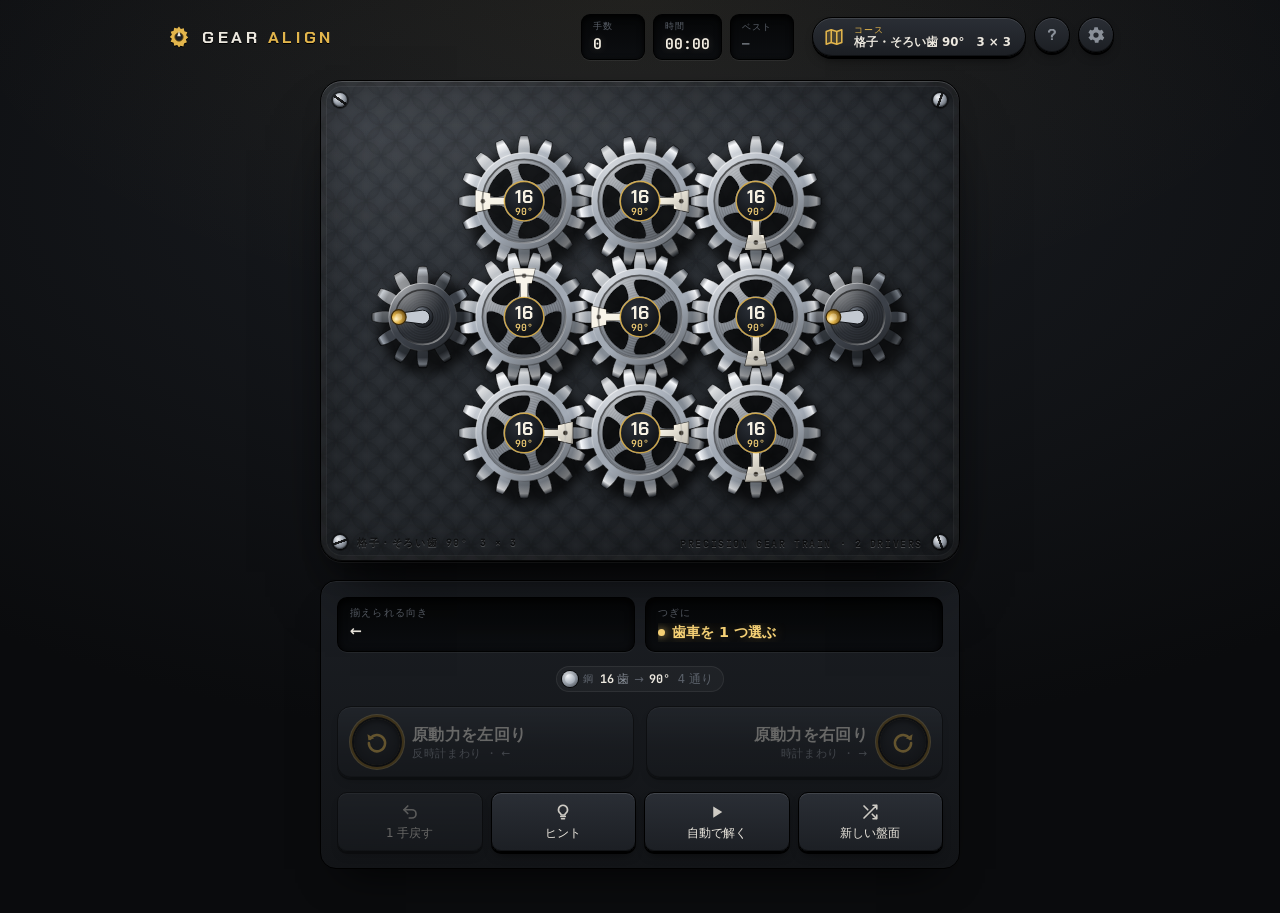
==== commit 6e9cabf2: "シェア機能を追加する - 完了画面に「結果をシェア」。手数・タイム・お手本との比べと、同じ盤面が開く URL を送れる - 設定に「この盤面をシェア」。遊んでいる盤面を「何手で揃えられる？」とすすめる" ====
--- a/index.html
+++ b/index.html
@@ -5,6 +5,17 @@
 <meta name="viewport" content="width=device-width, initial-scale=1, viewport-fit=cover" />
 <meta name="theme-color" content="#0b0d10" />
 <meta name="description" content="歯車を持ち上げて回し、合いマークの向きを全部揃えるパズル。" />
+<!-- リンクを貼ったときのプレビュー（X・LINE・Slack など） -->
+<meta property="og:type" content="website" />
+<meta property="og:site_name" content="GEAR ALIGN" />
+<meta property="og:title" content="GEAR ALIGN — 歯車の向きを揃えるパズル" />
+<meta property="og:description" content="歯車を持ち上げて原動力を回し、合いマークの向きを全部揃える。全 80 コース、スマホでも遊べてアプリとしても入れられる。" />
+<meta property="og:url" content="https://sora3141.github.io/gear-align/" />
+<meta property="og:image" content="https://sora3141.github.io/gear-align/icons/og.png" />
+<meta property="og:image:width" content="1200" />
+<meta property="og:image:height" content="630" />
+<meta property="og:locale" content="ja_JP" />
+<meta name="twitter:card" content="summary_large_image" />
 <link rel="manifest" href="manifest.json" />
 <link rel="icon" href="icons/icon.svg" type="image/svg+xml" />
 <link rel="icon" href="icons/favicon-32.png" sizes="32x32" type="image/png" />
@@ -73,6 +84,9 @@
           <button id="again" class="primary">次の盤面</button>
           <button id="retry">同じ盤面をもう一度</button>
         </div>
+        <div class="row share-row">
+          <button id="share-result" class="share-btn">結果をシェア</button>
+        </div>
       </div>
     </div>
   </div>
@@ -204,6 +218,31 @@
         <button id="share" class="link">リンクをコピー</button>
       </div>
     </div>
+
+    <div class="field">
+      <span>シェア</span>
+      <div class="row">
+        <button id="share-board" class="share-btn">この盤面をシェア</button>
+      </div>
+    </div>
+  </div>
+</dialog>
+
+<!-- シェア：送る文面を見せてから、共有メニュー・コピー・X・LINE を選んでもらう -->
+<dialog id="share-sheet" class="sheet narrow">
+  <form method="dialog" class="sheet-head">
+    <h2 id="share-title">シェア</h2>
+    <button class="icon" aria-label="閉じる">×</button>
+  </form>
+  <div class="sheet-body">
+    <textarea id="share-text" class="share-text" rows="4" readonly aria-label="送る文面"></textarea>
+    <div class="share-actions">
+      <button id="share-native" class="primary share-native" hidden>共有メニューを開く</button>
+      <button id="share-copy" class="share-copy">テキストとリンクをコピー</button>
+      <a id="share-x" class="share-link share-x" target="_blank" rel="noopener">X でポスト</a>
+      <a id="share-line" class="share-link share-line" target="_blank" rel="noopener">LINE で送る</a>
+    </div>
+    <p class="share-status" id="share-status" aria-live="polite"></p>
   </div>
 </dialog>
 
--- a/css/style.css
+++ b/css/style.css
@@ -829,6 +829,56 @@
   box-shadow: inset 0 2px 5px rgba(0, 0, 0, 0.9), 0 1px 0 rgba(255, 255, 255, 0.05);
   border-radius: 7px; padding: 5px 10px;
 }
+
+/* シェア */
+.share-btn, .share-native, .share-copy, .share-link { display: inline-flex; align-items: center; justify-content: center; gap: 8px; }
+.share-btn::before, .share-native::before, .share-copy::before, .share-link::before {
+  content: "";
+  width: 16px; height: 16px;
+  flex: none;
+  background: currentColor;
+  -webkit-mask: var(--ico) center / contain no-repeat;
+  mask: var(--ico) center / contain no-repeat;
+}
+.share-btn, .share-native { --ico: url("data:image/svg+xml,%3Csvg xmlns='http://www.w3.org/2000/svg' viewBox='0 0 24 24' fill='none' stroke='%23000' stroke-width='2.2' stroke-linecap='round' stroke-linejoin='round'%3E%3Cpath d='M12 15V3.5M7.5 8 12 3.5 16.5 8'/%3E%3Cpath d='M8 11H6a1.5 1.5 0 0 0-1.5 1.5v7A1.5 1.5 0 0 0 6 21h12a1.5 1.5 0 0 0 1.5-1.5v-7A1.5 1.5 0 0 0 18 11h-2'/%3E%3C/svg%3E"); }
+.share-copy { --ico: url("data:image/svg+xml,%3Csvg xmlns='http://www.w3.org/2000/svg' viewBox='0 0 24 24' fill='none' stroke='%23000' stroke-width='2.2' stroke-linecap='round' stroke-linejoin='round'%3E%3Crect x='8.5' y='8.5' width='12' height='12' rx='2'/%3E%3Cpath d='M15.5 8.5V5A1.5 1.5 0 0 0 14 3.5H5A1.5 1.5 0 0 0 3.5 5v9A1.5 1.5 0 0 0 5 15.5h3.5'/%3E%3C/svg%3E"); }
+.share-x { --ico: url("data:image/svg+xml,%3Csvg xmlns='http://www.w3.org/2000/svg' viewBox='0 0 24 24' fill='%23000'%3E%3Cpath d='M17.8 3h3.1l-6.8 7.8L22 21h-6.2l-4.9-6.4L5.3 21H2.2l7.3-8.3L2 3h6.4l4.4 5.8Zm-1.1 16.2h1.7L7.4 4.7H5.6Z'/%3E%3C/svg%3E"); }
+.share-line { --ico: url("data:image/svg+xml,%3Csvg xmlns='http://www.w3.org/2000/svg' viewBox='0 0 24 24' fill='%23000'%3E%3Cpath d='M12 3C6.5 3 2 6.6 2 11c0 3.9 3.5 7.2 8.3 7.9.3.1.8.2.9.5.1.3.1.7 0 1l-.1.9c0 .3-.2 1 .9.5s5.9-3.5 8-6c1.4-1.6 2-3.2 2-4.8C22 6.6 17.5 3 12 3Zm-5.5 10.6H4.6a.5.5 0 0 1-.5-.5V9.2a.5.5 0 0 1 1 0v3.4h1.4a.5.5 0 0 1 0 1Zm2-.5a.5.5 0 0 1-1 0V9.2a.5.5 0 0 1 1 0Zm4.7 0a.5.5 0 0 1-.9.3l-2-2.7v2.4a.5.5 0 0 1-1 0V9.2a.5.5 0 0 1 .9-.3l2 2.7V9.2a.5.5 0 0 1 1 0Zm3.1-2.4a.5.5 0 0 1 0 1h-1.4v.9h1.4a.5.5 0 0 1 0 1h-1.9a.5.5 0 0 1-.5-.5V9.2a.5.5 0 0 1 .5-.5h1.9a.5.5 0 0 1 0 1h-1.4v.9Z'/%3E%3C/svg%3E"); }
+.overlay .share-row { margin-top: 10px; }
+.overlay .share-btn { color: var(--accent-hi); }
+.share-text {
+  width: 100%;
+  resize: none;
+  font: inherit;
+  font-size: 0.8rem;
+  line-height: 1.7;
+  color: #f3eee2;
+  padding: 10px 12px;
+  border-radius: 10px;
+  background: #07080a;
+  border: 1px solid #000;
+  box-shadow: inset 0 2px 6px rgba(0, 0, 0, 0.9), 0 1px 0 rgba(255, 255, 255, 0.05);
+}
+.share-text:focus-visible { outline: 2px solid var(--accent); outline-offset: 2px; }
+.share-actions { display: grid; grid-template-columns: minmax(0, 1fr) minmax(0, 1fr); gap: 8px; }
+.share-actions .share-native, .share-actions .share-copy { grid-column: 1 / -1; }
+.share-actions .share-native[hidden] { display: none; }
+/* X と LINE はリンクだが、見た目はほかのキーと揃える */
+a.share-link {
+  font-size: 0.84rem;
+  color: var(--fg);
+  text-decoration: none;
+  padding: 9px 14px;
+  border-radius: 10px;
+  border: 1px solid #000;
+  background: linear-gradient(180deg, #2a2e35, #1c1f24);
+  box-shadow: inset 0 1px 0 rgba(255, 255, 255, 0.11), inset 0 -1px 0 rgba(0, 0, 0, 0.4), 0 2px 0 #000, 0 6px 12px -6px rgba(0, 0, 0, 0.8);
+  transition: background 140ms, color 140ms;
+}
+a.share-link:hover { background: linear-gradient(180deg, #32373f, #22262b); color: var(--accent-hi); }
+a.share-link:active { transform: translateY(2px); box-shadow: inset 0 1px 3px rgba(0, 0, 0, 0.6); }
+a.share-link:focus-visible { outline: 2px solid var(--accent); outline-offset: 3px; }
+.share-status { margin: 0; min-height: 1.2em; font-size: 0.74rem; color: var(--accent-hi); }
 
 /* アプリとしてインストール */
 .field.install { align-items: flex-start; }
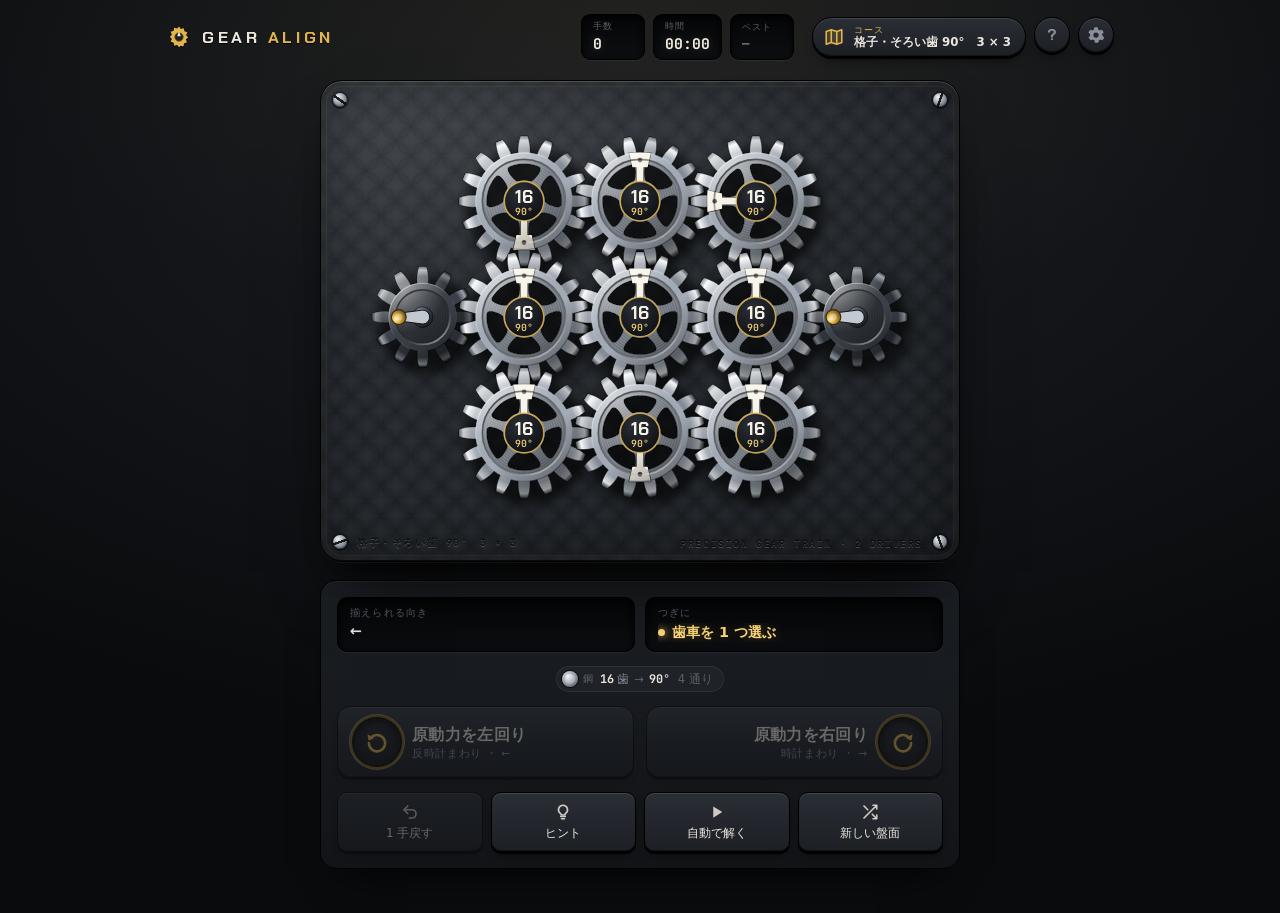
==== commit 76c696eb: "他アプリのキャッシュを消さないようにし、iPhone の上部が隠れる問題の対策と T.OFO へのリンクを追加 Co-Authored-By: Claude Opus 5.5 (1M context)" ====
--- a/index.html
+++ b/index.html
@@ -3,7 +3,7 @@
 <head>
 <meta charset="utf-8" />
 <meta name="viewport" content="width=device-width, initial-scale=1, viewport-fit=cover" />
-<meta name="theme-color" content="#0b0d10" />
+<meta name="theme-color" content="#0a0b0d" />
 <meta name="description" content="歯車を持ち上げて回し、合いマークの向きを全部揃えるパズル。" />
 <!-- リンクを貼ったときのプレビュー（X・LINE・Slack など） -->
 <meta property="og:type" content="website" />
@@ -24,7 +24,6 @@
 <meta name="apple-mobile-web-app-capable" content="yes" />
 <meta name="mobile-web-app-capable" content="yes" />
 <meta name="apple-mobile-web-app-title" content="GEAR ALIGN" />
-<meta name="apple-mobile-web-app-status-bar-style" content="black-translucent" />
 <title>GEAR ALIGN — 歯車の向きを揃える</title>
 <link rel="preconnect" href="https://fonts.googleapis.com" />
 <link rel="preconnect" href="https://fonts.gstatic.com" crossorigin />
@@ -225,6 +224,14 @@
         <button id="share-board" class="share-btn">この盤面をシェア</button>
       </div>
     </div>
+
+    <!-- 制作元のポータル（同じサイトの一覧ページ）へ -->
+    <div class="field">
+      <span>制作</span>
+      <div class="row">
+        <a href="/" class="credit">T.OFO のアプリ一覧</a>
+      </div>
+    </div>
   </div>
 </dialog>
 
--- a/css/style.css
+++ b/css/style.css
@@ -29,6 +29,27 @@
 
 * { box-sizing: border-box; }
 html, body { margin: 0; min-height: 100%; }
+/* Safari の上下バーの色は html の背景から取られるので、body と同じ色を html にも塗る（theme-color と同じ） */
+html { background-color: var(--bg); }
+
+/* スマホで連続してタップしたときに、ダブルタップで拡大されないようにする。
+   manipulation はスクロールと 2 本指の拡大は残し、ダブルタップの拡大だけを止める
+   （歯車の上はなぞって回すため、さらに touch-action: none にしてある）。 */
+html { touch-action: manipulation; -webkit-text-size-adjust: 100%; text-size-adjust: 100%; }
+
+/* ボタンや盤面を長押し・連打しても、文字が選択されたりメニューが出たりしないようにする。
+   シェアの文面など、コピーしたい文字は選べるまま残す */
+button, a.share-link, .tile, .topbar, .console, .plate, #board, .sheet-head, .stage-head {
+  -webkit-user-select: none;
+  user-select: none;
+  -webkit-touch-callout: none;
+  -webkit-tap-highlight-color: transparent;
+}
+
+/* iPhone は文字が 16px 未満の入力欄を押すと勝手に拡大するので、指で操作する端末では 16px にする */
+@media (pointer: coarse) {
+  select, textarea, input { font-size: 16px; }
+}
 
 body {
   background-color: var(--bg);
@@ -512,6 +533,11 @@
 }
 button.link:hover:not(:disabled) { color: var(--accent-hi); background: none; }
 button.link:active:not(:disabled) { transform: none; box-shadow: none; }
+
+/* 設定の「制作」欄：ポータルへのリンク。button.link と同じ控えめな下線リンク */
+a.credit { color: var(--dim); text-decoration: underline; text-underline-offset: 3px; padding: 4px 2px; font-size: 0.78rem; }
+a.credit:hover { color: var(--accent-hi); }
+a.credit:focus-visible { outline: 2px solid var(--accent); outline-offset: 3px; }
 
 .hintbox {
   display: none;
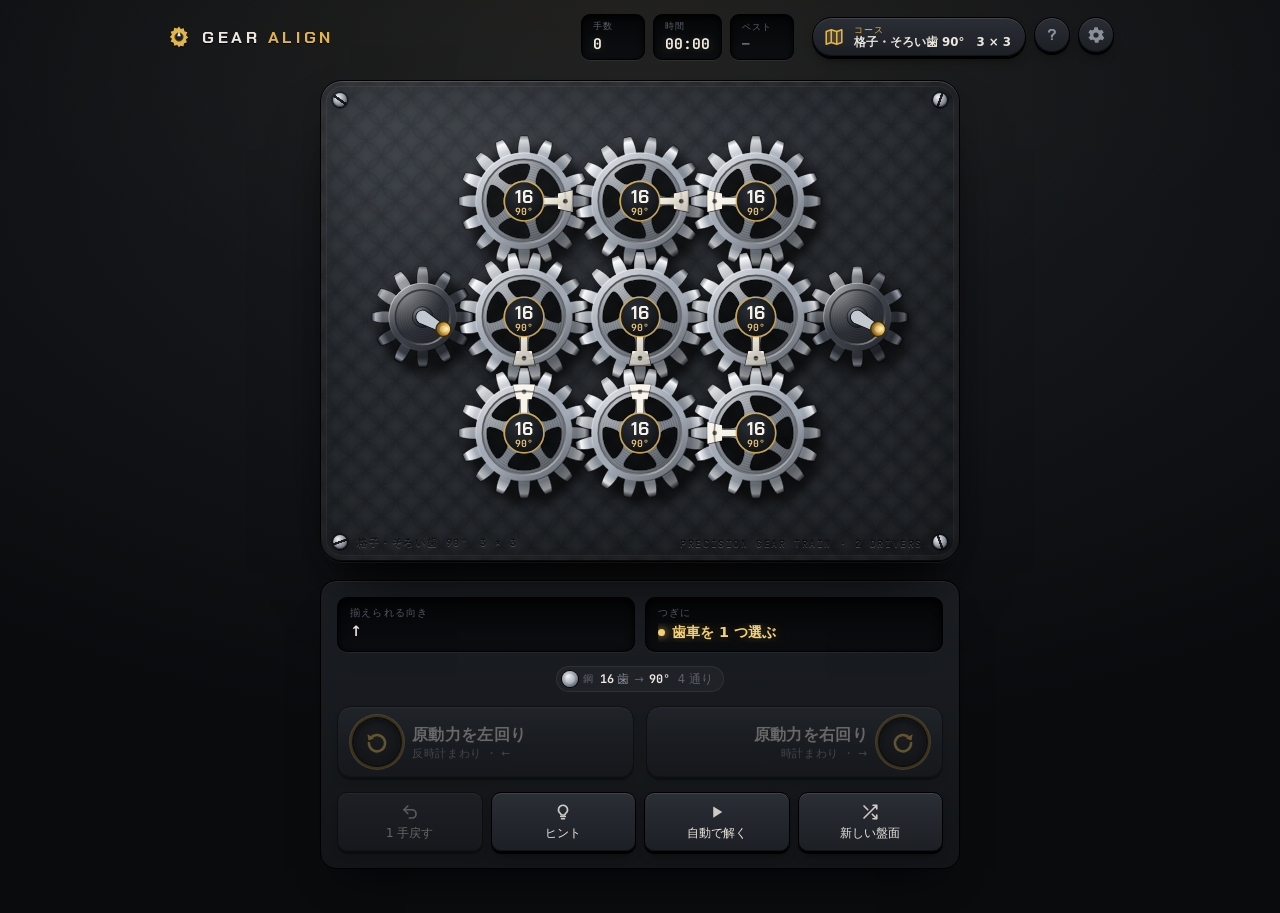
==== commit b2a23f21: "制作元の表記を T.OF... に変更 Co-Authored-By: Claude Opus 5.5 (1M context) <noreply@anthropic.com>" ====
--- a/index.html
+++ b/index.html
@@ -229,7 +229,7 @@
     <div class="field">
       <span>制作</span>
       <div class="row">
-        <a href="/" class="credit">T.OFO のアプリ一覧</a>
+        <a href="/" class="credit">T.OF... のアプリ一覧</a>
       </div>
     </div>
   </div>
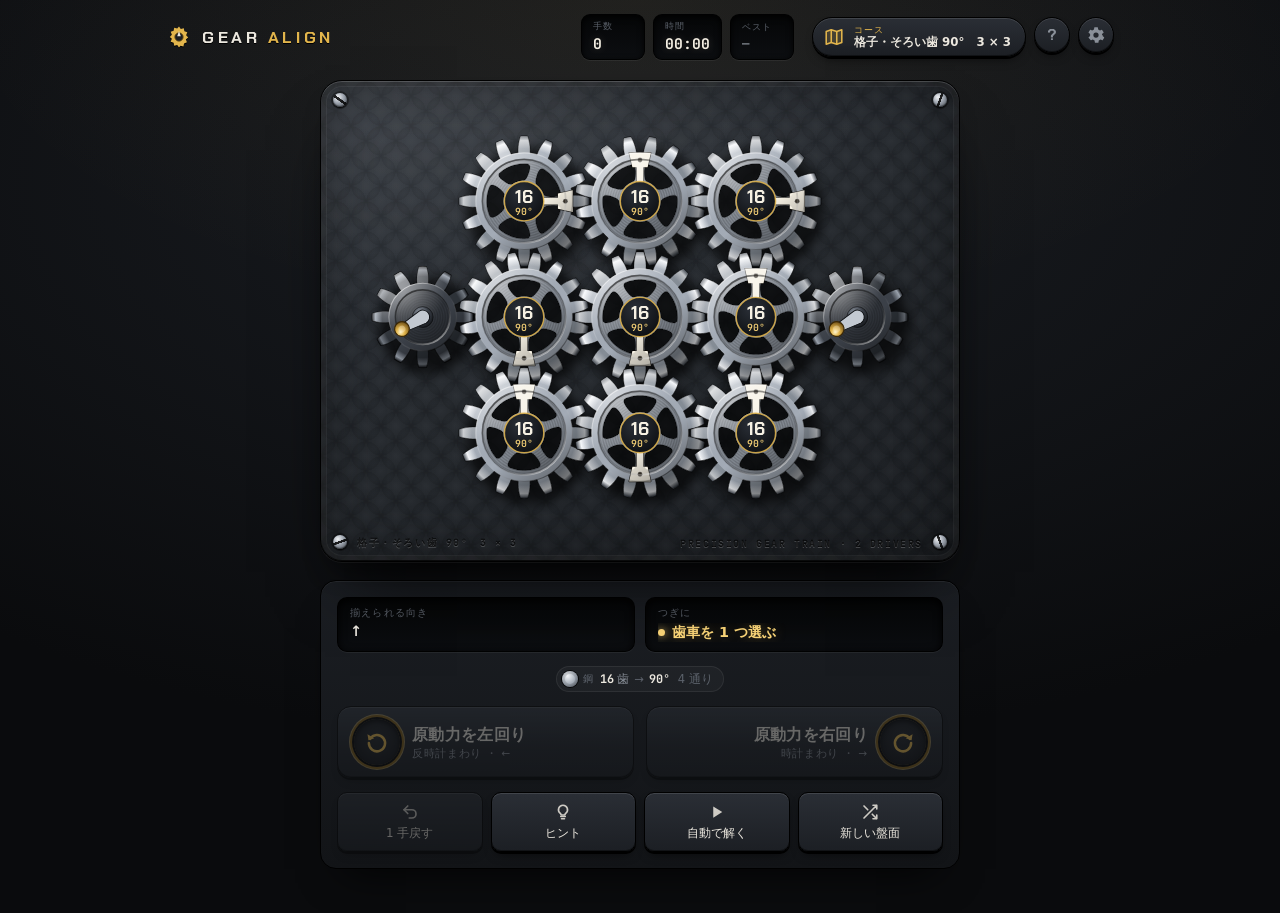
==== commit d606266a: "README の見出しを共通ルールの順にそろえ、左右の余白の取り違えを直す README を「リンク → 遊び方 → アプリとして入れる（PWA）→ 開発」の順に並べ替え、 設計メモはその後ろにまとめ" ====
--- a/index.html
+++ b/index.html
@@ -16,10 +16,10 @@
 <meta property="og:image:height" content="630" />
 <meta property="og:locale" content="ja_JP" />
 <meta name="twitter:card" content="summary_large_image" />
-<link rel="manifest" href="manifest.json" />
-<link rel="icon" href="icons/icon.svg" type="image/svg+xml" />
-<link rel="icon" href="icons/favicon-32.png" sizes="32x32" type="image/png" />
-<link rel="apple-touch-icon" href="icons/apple-touch-icon.png" />
+<link rel="manifest" href="./manifest.json" />
+<link rel="icon" href="./icons/icon.svg" type="image/svg+xml" />
+<link rel="icon" href="./icons/favicon-32.png" sizes="32x32" type="image/png" />
+<link rel="apple-touch-icon" href="./icons/apple-touch-icon.png" />
 <!-- iPhone / iPad のホーム画面から開いたとき、ブラウザの枠なしで全画面にする -->
 <meta name="apple-mobile-web-app-capable" content="yes" />
 <meta name="mobile-web-app-capable" content="yes" />
@@ -28,7 +28,7 @@
 <link rel="preconnect" href="https://fonts.googleapis.com" />
 <link rel="preconnect" href="https://fonts.gstatic.com" crossorigin />
 <link rel="stylesheet" crossorigin="anonymous" href="https://fonts.googleapis.com/css2?family=Chakra+Petch:wght@500;600;700&family=JetBrains+Mono:wght@500;700&display=swap" />
-<link rel="stylesheet" href="css/style.css" />
+<link rel="stylesheet" href="./css/style.css" />
 </head>
 <body>
 
@@ -327,6 +327,6 @@
   </div>
 </dialog>
 
-<script type="module" src="src/main.js"></script>
+<script type="module" src="./src/main.js"></script>
 </body>
 </html>
--- a/css/style.css
+++ b/css/style.css
@@ -169,7 +169,7 @@
   flex-direction: column;
   align-items: center;
   gap: 18px;
-  padding: 6px max(16px, env(safe-area-inset-left)) 44px max(16px, env(safe-area-inset-right));
+  padding: 6px max(16px, env(safe-area-inset-right)) 44px max(16px, env(safe-area-inset-left));
 }
 
 .stage { position: relative; width: 100%; max-width: 640px; }
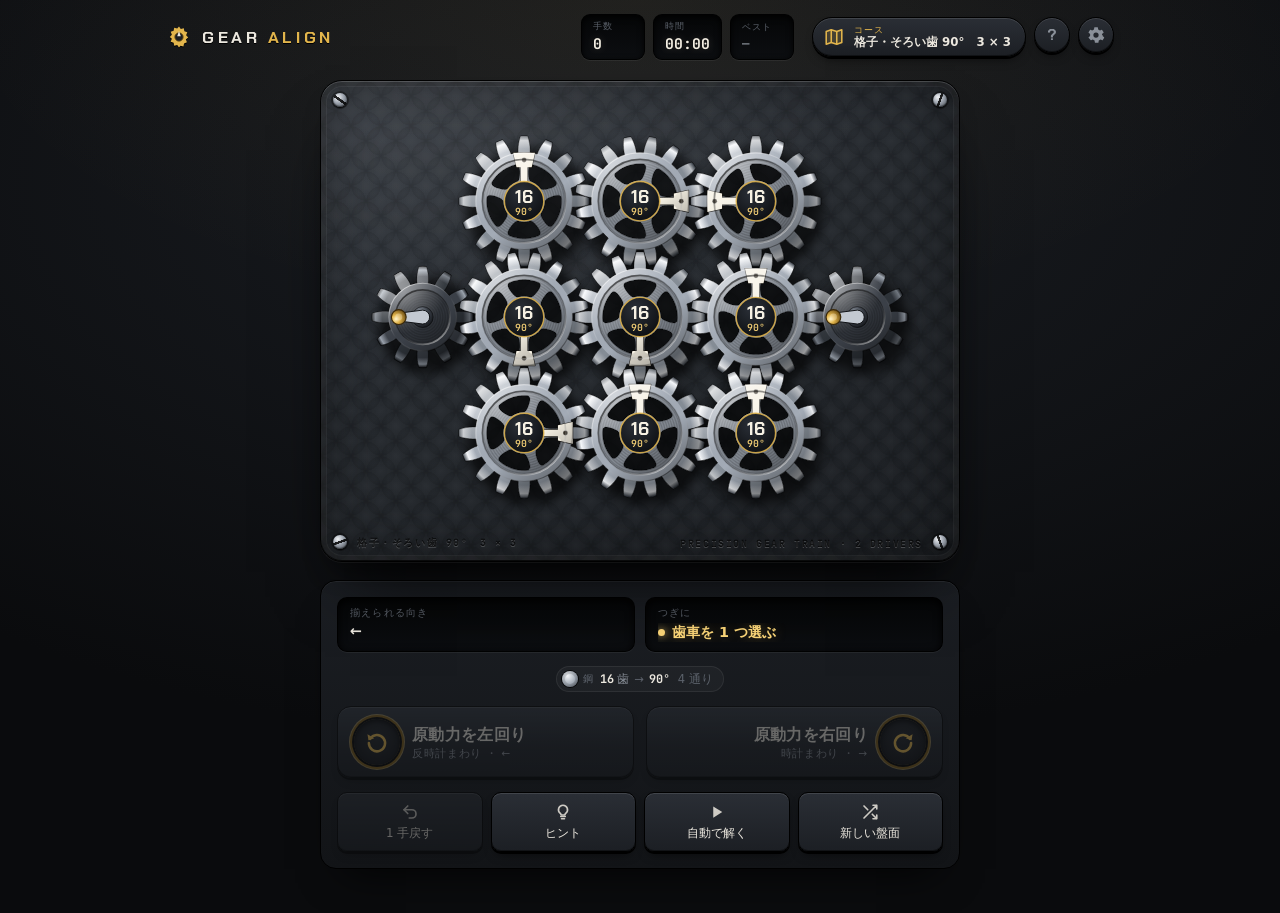
==== commit 876cc3ac: "公開アドレスを t-of.github.io に書き換え、記録の引き継ぎを入れる sora3141.github.io から Organization t-of へ移すため、 URL とリポジトリのア" ====
--- a/index.html
+++ b/index.html
@@ -2,6 +2,10 @@
 <html lang="ja">
 <head>
 <meta charset="utf-8" />
+<script>/* sora3141.github.io から移ってきた記録を受け取る。ponytail: 2027-09 ごろに消す */
+(function(){var m=location.hash.match(/^#tof-move=([^&]*)&?(.*)$/);if(!m)return;
+try{var d=JSON.parse(decodeURIComponent(m[1]));for(var k in d)if(localStorage.getItem(k)===null)localStorage.setItem(k,d[k]);}catch(e){}
+history.replaceState(null,'',location.pathname+location.search+(m[2]?'#'+m[2]:''));})();</script>
 <meta name="viewport" content="width=device-width, initial-scale=1, viewport-fit=cover" />
 <meta name="theme-color" content="#0a0b0d" />
 <meta name="description" content="歯車を持ち上げて回し、合いマークの向きを全部揃えるパズル。" />
@@ -10,8 +14,8 @@
 <meta property="og:site_name" content="GEAR ALIGN" />
 <meta property="og:title" content="GEAR ALIGN — 歯車の向きを揃えるパズル" />
 <meta property="og:description" content="歯車を持ち上げて原動力を回し、合いマークの向きを全部揃える。全 80 コース、スマホでも遊べてアプリとしても入れられる。" />
-<meta property="og:url" content="https://sora3141.github.io/gear-align/" />
-<meta property="og:image" content="https://sora3141.github.io/gear-align/icons/og.png" />
+<meta property="og:url" content="https://t-of.github.io/gear-align/" />
+<meta property="og:image" content="https://t-of.github.io/gear-align/icons/og.png" />
 <meta property="og:image:width" content="1200" />
 <meta property="og:image:height" content="630" />
 <meta property="og:locale" content="ja_JP" />
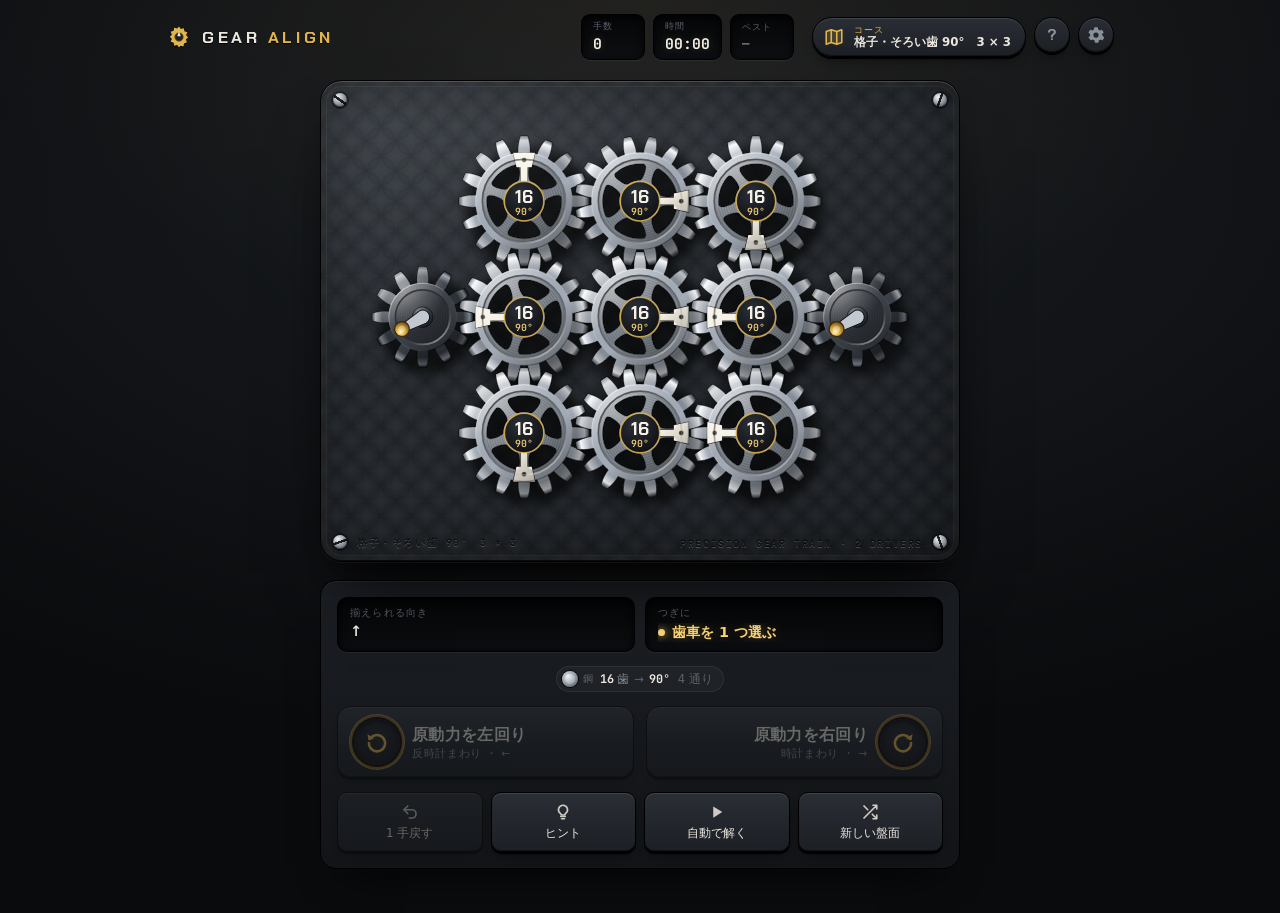
==== commit a3127399: "問い合わせのリンクを足す Co-Authored-By: Claude Opus 5.5 (1M context) <noreply@anthropic.com>" ====
--- a/index.html
+++ b/index.html
@@ -233,7 +233,7 @@
     <div class="field">
       <span>制作</span>
       <div class="row">
-        <a href="/" class="credit">T.OF... のアプリ一覧</a>
+        <a href="/" class="credit">T.OF...</a> のアプリ一覧・<a href="https://t-of.github.io/contact/" class="credit">問い合わせ</a>
       </div>
     </div>
   </div>
